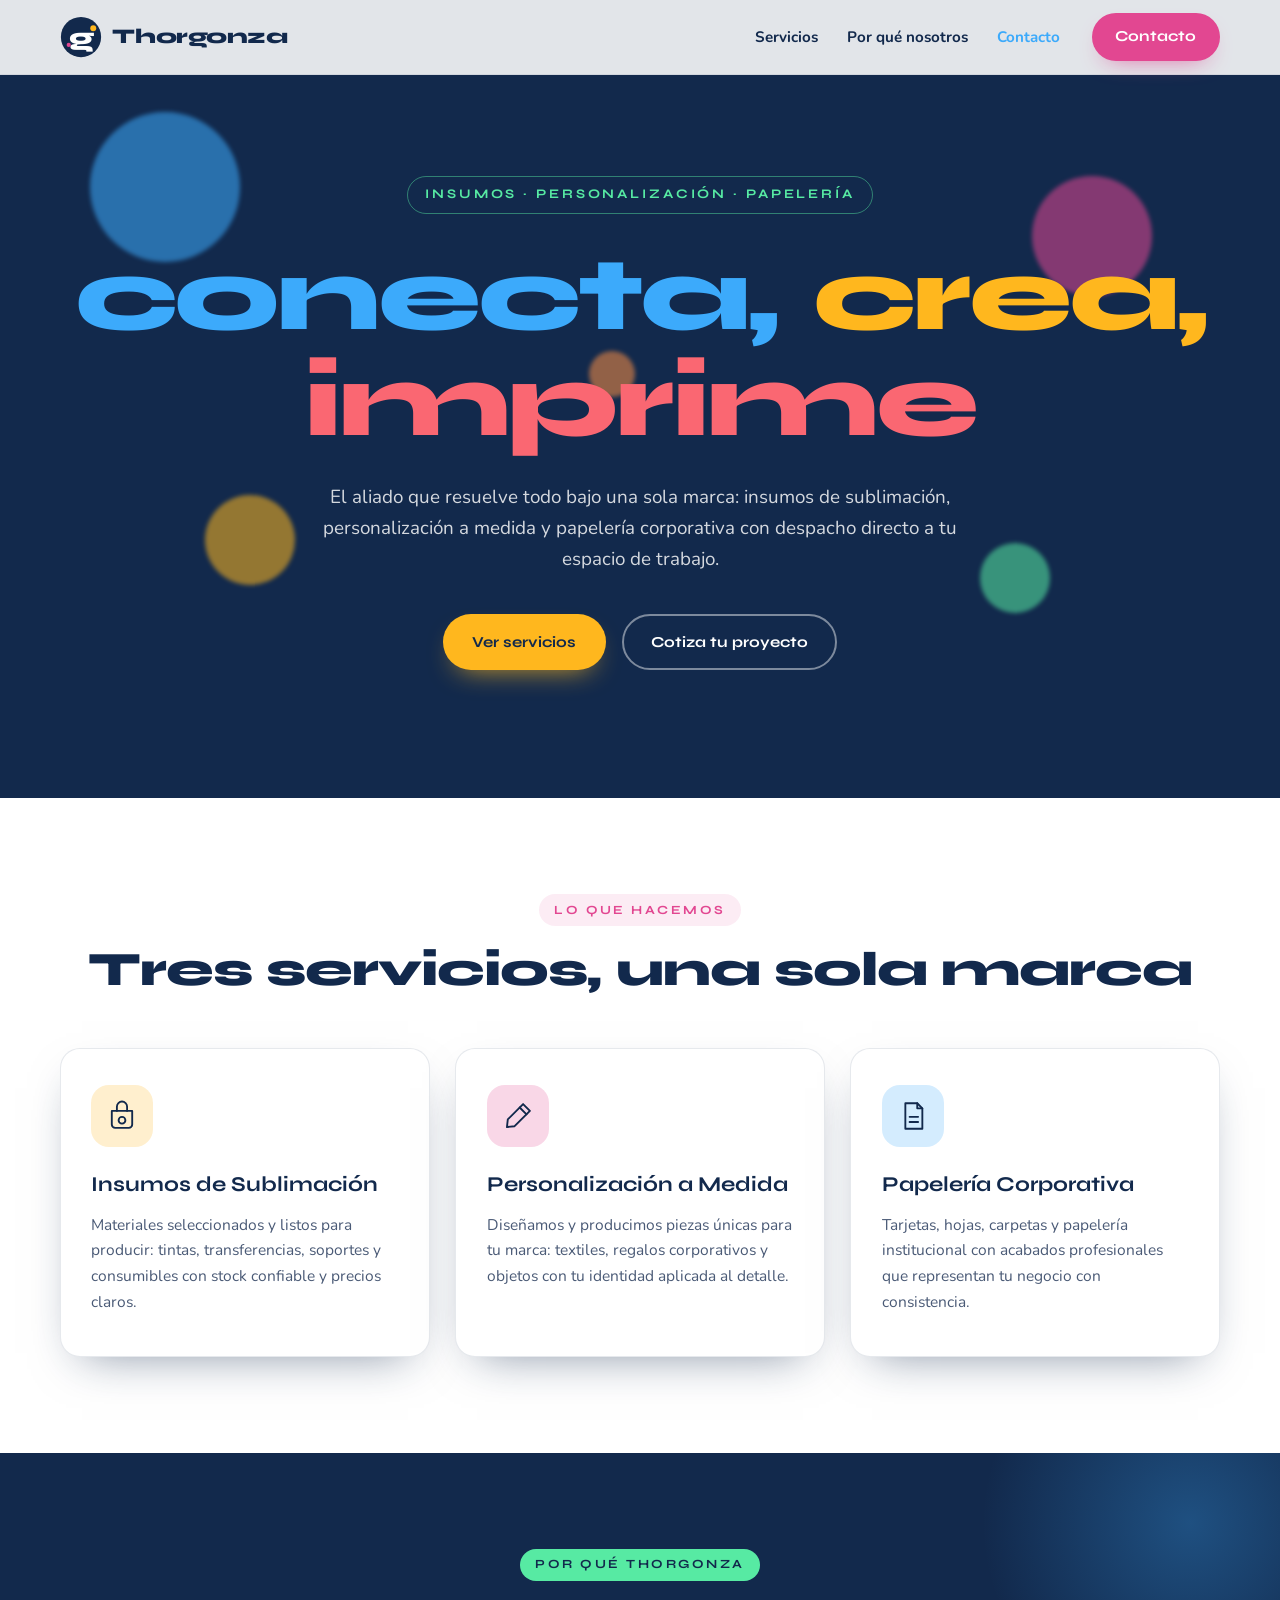
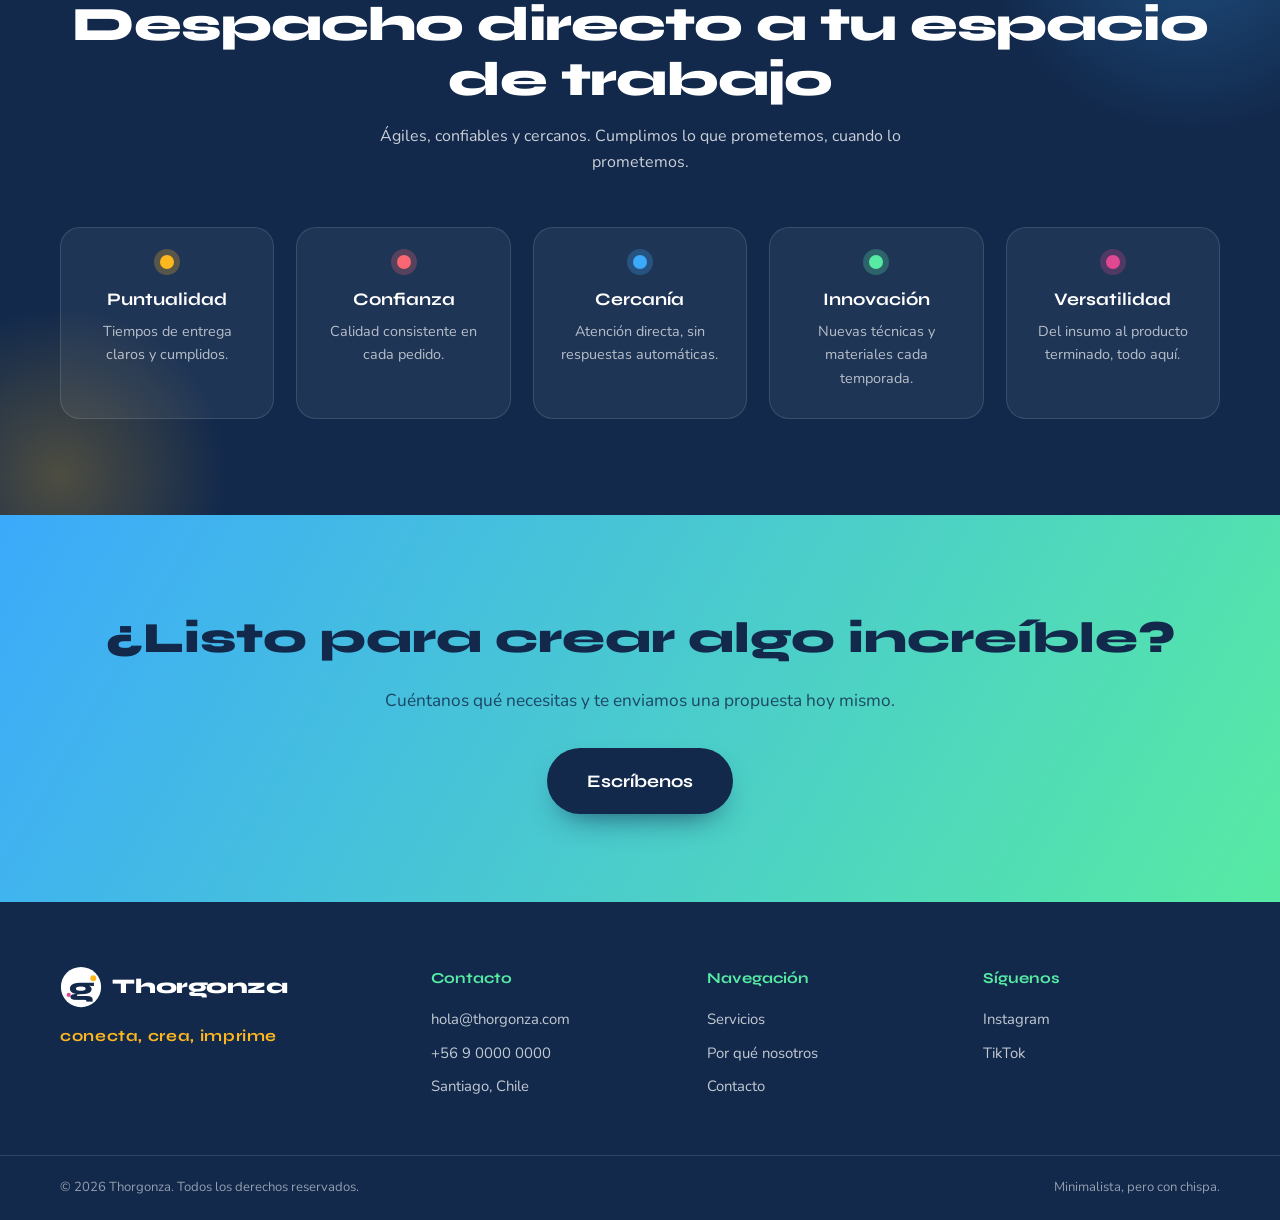
==== index.html @ 945ed1ea "Commit inicial" ====
<!DOCTYPE html>
<html lang="es">
<head>
  <meta charset="UTF-8" />
  <meta name="viewport" content="width=device-width, initial-scale=1.0" />
  <title>Thorgonza — Conecta, crea, imprime</title>
  <meta name="description" content="Thorgonza: insumos de sublimación, personalización a medida y papelería corporativa con despacho directo a tu espacio de trabajo." />

  <link rel="preconnect" href="https://fonts.googleapis.com" />
  <link rel="preconnect" href="https://fonts.gstatic.com" crossorigin />
  <link href="https://fonts.googleapis.com/css2?family=Syne:wght@600;700;800&family=Nunito:wght@400;600;700&display=swap" rel="stylesheet" />

  <link rel="stylesheet" href="styles.css" />
  <link rel="icon" type="image/svg+xml" href="#favicon" />
</head>
<body>

  <!-- ===================== HEADER / NAV ===================== -->
  <header class="header" id="inicio">
    <div class="container header__inner">
      <a href="#inicio" class="logo" aria-label="Thorgonza — inicio">
        <svg class="logo__isotipo" viewBox="0 0 48 48" role="img" aria-hidden="true">
          <circle cx="24" cy="24" r="23" class="logo__anillo" />
          <text x="24" y="34" class="logo__g" text-anchor="middle">g</text>
          <circle cx="38" cy="14" r="3.4" class="logo__corte logo__corte--a" />
          <circle cx="10" cy="33" r="2.4" class="logo__corte logo__corte--b" />
        </svg>
        <span class="logo__texto">Thorgonza</span>
      </a>

      <button class="nav__toggle" id="navToggle" aria-label="Abrir menú" aria-expanded="false">
        <span></span><span></span><span></span>
      </button>

      <nav class="nav" id="navMenu">
        <ul class="nav__lista">
          <li><a href="#servicios" class="nav__link">Servicios</a></li>
          <li><a href="#valores" class="nav__link">Por qué nosotros</a></li>
          <li><a href="#contacto" class="nav__link">Contacto</a></li>
        </ul>
        <a href="#contacto" class="btn btn--nav">Contacto</a>
      </nav>
    </div>
  </header>

  <main>

    <!-- ===================== HERO ===================== -->
    <section class="hero">
      <div class="hero__deco" aria-hidden="true">
        <span class="burbuja burbuja--1"></span>
        <span class="burbuja burbuja--2"></span>
        <span class="burbuja burbuja--3"></span>
        <span class="burbuja burbuja--4"></span>
        <span class="burbuja burbuja--5"></span>
      </div>

      <div class="container hero__inner">
        <p class="hero__eyebrow reveal">Insumos · Personalización · Papelería</p>

        <h1 class="hero__titulo reveal">
          <span class="palabra palabra--conecta">conecta,</span>
          <span class="palabra palabra--crea">crea,</span>
          <span class="palabra palabra--imprime">imprime</span>
        </h1>

        <p class="hero__subtitulo reveal">
          El aliado que resuelve todo bajo una sola marca: insumos de sublimación,
          personalización a medida y papelería corporativa con despacho directo
          a tu espacio de trabajo.
        </p>

        <div class="hero__cta reveal">
          <a href="#servicios" class="btn btn--primario">Ver servicios</a>
          <a href="#contacto" class="btn btn--ghost">Cotiza tu proyecto</a>
        </div>
      </div>
    </section>

    <!-- ===================== SERVICIOS ===================== -->
    <section class="servicios" id="servicios">
      <div class="container">
        <div class="seccion__encabezado reveal">
          <span class="seccion__tag">Lo que hacemos</span>
          <h2 class="seccion__titulo">Tres servicios, una sola marca</h2>
        </div>

        <div class="servicios__grid">
          <article class="card card--amarillo reveal">
            <div class="card__icono" aria-hidden="true">
              <svg viewBox="0 0 40 40"><path d="M8 14h24v16a4 4 0 0 1-4 4H12a4 4 0 0 1-4-4V14Z"/><path d="M14 14V9a6 6 0 0 1 12 0v5"/><circle cx="20" cy="25" r="4"/></svg>
            </div>
            <h3 class="card__titulo">Insumos de Sublimación</h3>
            <p class="card__texto">
              Materiales seleccionados y listos para producir: tintas, transferencias,
              soportes y consumibles con stock confiable y precios claros.
            </p>
            <span class="card__barra"></span>
          </article>

          <article class="card card--rosa reveal">
            <div class="card__icono" aria-hidden="true">
              <svg viewBox="0 0 40 40"><path d="M26 6l8 8-18 18-9 1 1-9L26 6Z"/><path d="M22 10l8 8"/></svg>
            </div>
            <h3 class="card__titulo">Personalización a Medida</h3>
            <p class="card__texto">
              Diseñamos y producimos piezas únicas para tu marca: textiles, regalos
              corporativos y objetos con tu identidad aplicada al detalle.
            </p>
            <span class="card__barra"></span>
          </article>

          <article class="card card--celeste reveal">
            <div class="card__icono" aria-hidden="true">
              <svg viewBox="0 0 40 40"><path d="M11 5h14l6 6v24H11V5Z"/><path d="M25 5v6h6"/><path d="M16 21h10M16 27h10"/></svg>
            </div>
            <h3 class="card__titulo">Papelería Corporativa</h3>
            <p class="card__texto">
              Tarjetas, hojas, carpetas y papelería institucional con acabados
              profesionales que representan tu negocio con consistencia.
            </p>
            <span class="card__barra"></span>
          </article>
        </div>
      </div>
    </section>

    <!-- ===================== PROPUESTA DE VALOR ===================== -->
    <section class="valores" id="valores">
      <div class="container">
        <div class="seccion__encabezado seccion__encabezado--claro reveal">
          <span class="seccion__tag seccion__tag--claro">Por qué Thorgonza</span>
          <h2 class="seccion__titulo seccion__titulo--claro">
            Despacho directo a tu espacio de trabajo
          </h2>
          <p class="seccion__subtitulo">
            Ágiles, confiables y cercanos. Cumplimos lo que prometemos, cuando lo prometemos.
          </p>
        </div>

        <ul class="valores__grid">
          <li class="valor reveal" style="--acento:#ffb71e">
            <span class="valor__punto"></span>
            <h3>Puntualidad</h3>
            <p>Tiempos de entrega claros y cumplidos.</p>
          </li>
          <li class="valor reveal" style="--acento:#fa6772">
            <span class="valor__punto"></span>
            <h3>Confianza</h3>
            <p>Calidad consistente en cada pedido.</p>
          </li>
          <li class="valor reveal" style="--acento:#3caafb">
            <span class="valor__punto"></span>
            <h3>Cercanía</h3>
            <p>Atención directa, sin respuestas automáticas.</p>
          </li>
          <li class="valor reveal" style="--acento:#57eaa3">
            <span class="valor__punto"></span>
            <h3>Innovación</h3>
            <p>Nuevas técnicas y materiales cada temporada.</p>
          </li>
          <li class="valor reveal" style="--acento:#e24791">
            <span class="valor__punto"></span>
            <h3>Versatilidad</h3>
            <p>Del insumo al producto terminado, todo aquí.</p>
          </li>
        </ul>
      </div>
    </section>

    <!-- ===================== CTA FINAL ===================== -->
    <section class="cta-final" id="contacto">
      <div class="container cta-final__inner reveal">
        <h2 class="cta-final__titulo">¿Listo para crear algo increíble?</h2>
        <p class="cta-final__texto">
          Cuéntanos qué necesitas y te enviamos una propuesta hoy mismo.
        </p>
        <a href="mailto:hola@thorgonza.com" class="btn btn--primario btn--grande">
          Escríbenos
        </a>
      </div>
    </section>

  </main>

  <!-- ===================== FOOTER ===================== -->
  <footer class="footer">
    <div class="container footer__inner">
      <div class="footer__marca">
        <a href="#inicio" class="logo logo--footer">
          <svg class="logo__isotipo" viewBox="0 0 48 48" role="img" aria-hidden="true">
            <circle cx="24" cy="24" r="23" class="logo__anillo" />
            <text x="24" y="34" class="logo__g" text-anchor="middle">g</text>
            <circle cx="38" cy="14" r="3.4" class="logo__corte logo__corte--a" />
            <circle cx="10" cy="33" r="2.4" class="logo__corte logo__corte--b" />
          </svg>
          <span class="logo__texto">Thorgonza</span>
        </a>
        <p class="footer__lema">conecta, crea, imprime</p>
      </div>

      <div class="footer__col">
        <h4>Contacto</h4>
        <ul>
          <li><a href="mailto:hola@thorgonza.com">hola@thorgonza.com</a></li>
          <li><a href="tel:+56900000000">+56 9 0000 0000</a></li>
          <li>Santiago, Chile</li>
        </ul>
      </div>

      <div class="footer__col">
        <h4>Navegación</h4>
        <ul>
          <li><a href="#servicios">Servicios</a></li>
          <li><a href="#valores">Por qué nosotros</a></li>
          <li><a href="https://wa.me/50586702468?text=Hola%2C%20quiero%20más%20información%20sobre%20tu%20catálogo">Contacto</a></li>
        </ul>
      </div>

      <div class="footer__col">
        <h4>Síguenos</h4>
        <ul class="footer__redes">
          <li><a href="#" aria-label="Instagram">Instagram</a></li>
          <li><a href="#" aria-label="TikTok">TikTok</a></li>
        </ul>
      </div>
    </div>

    <div class="footer__base">
      <div class="container footer__base-inner">
        <span>© 2026 Thorgonza. Todos los derechos reservados.</span>
        <span>Minimalista, pero con chispa.</span>
      </div>
    </div>
  </footer>

  <script src="script.js"></script>
</body>
</html>
---- styles.css ----
/* ============================================================
   THORGONZA — Brandbook styles
   Base: #12294c / #ffffff · Acentos: explosión de color
   ============================================================ */

:root {
  --navy: #12294c;
  --navy-90: #0d1f3d;
  --navy-70: #1c3a68;
  --blanco: #ffffff;

  --amarillo: #ffb71e;
  --naranja: #fc8f44;
  --rosa: #fa6772;
  --rosa-fuerte: #e24791;
  --rojo: #e83a3d;
  --magenta: #b51879;
  --celeste: #3caafb;
  --teal: #269599;
  --menta: #57eaa3;
  --verde: #9bf467;

  --fuente-titulo: "Syne", "Segoe UI", sans-serif;
  --fuente-texto: "Nunito", "Segoe UI", sans-serif;

  --radio: 20px;
  --sombra: 0 18px 45px -22px rgba(18, 41, 76, 0.55);
  --contenedor: 1160px;
}

* { margin: 0; padding: 0; box-sizing: border-box; }

html { scroll-behavior: smooth; }

body {
  font-family: var(--fuente-texto);
  color: var(--navy);
  background: var(--blanco);
  line-height: 1.65;
  -webkit-font-smoothing: antialiased;
}

img, svg { display: block; max-width: 100%; }
a { color: inherit; text-decoration: none; }
ul { list-style: none; }

.container {
  width: min(100% - 2.5rem, var(--contenedor));
  margin-inline: auto;
}

/* ---------------- BOTONES ---------------- */
.btn {
  display: inline-flex;
  align-items: center;
  justify-content: center;
  gap: .5rem;
  font-family: var(--fuente-titulo);
  font-weight: 700;
  font-size: .95rem;
  padding: .85rem 1.7rem;
  border-radius: 999px;
  border: 2px solid transparent;
  cursor: pointer;
  transition: transform .25s ease, box-shadow .25s ease,
              background .25s ease, color .25s ease, border-color .25s ease;
}

.btn--primario {
  background: var(--amarillo);
  color: var(--navy);
  box-shadow: 0 12px 28px -14px rgba(255, 183, 30, .9);
}
.btn--primario:hover {
  background: var(--naranja);
  transform: translateY(-3px) rotate(-1deg);
  box-shadow: 0 18px 34px -14px rgba(252, 143, 68, .95);
}

.btn--ghost {
  border-color: rgba(255, 255, 255, .45);
  color: var(--blanco);
}
.btn--ghost:hover {
  background: var(--blanco);
  color: var(--navy);
  transform: translateY(-3px);
}

.btn--nav {
  background: var(--rosa-fuerte);
  color: var(--blanco);
  padding: .6rem 1.35rem;
  box-shadow: 0 10px 24px -14px rgba(226, 71, 145, .95);
}
.btn--nav:hover {
  background: var(--magenta);
  transform: translateY(-2px);
}

.btn--grande {
  font-size: 1.1rem;
  padding: 1.05rem 2.4rem;
}

/* ---------------- HEADER ---------------- */
.header {
  position: fixed;
  inset: 0 0 auto 0;
  z-index: 100;
  background: rgba(255, 255, 255, .88);
  backdrop-filter: blur(14px);
  border-bottom: 1px solid rgba(18, 41, 76, .08);
  transition: box-shadow .3s ease;
}
.header.sombra { box-shadow: 0 8px 30px -18px rgba(18, 41, 76, .6); }

.header__inner {
  display: flex;
  align-items: center;
  justify-content: space-between;
  gap: 1.5rem;
  padding: .8rem 0;
}

/* Logo */
.logo { display: flex; align-items: center; gap: .65rem; }
.logo__isotipo { width: 42px; height: 42px; flex: none; }
.logo__anillo { fill: var(--navy); }
.logo__g {
  font-family: var(--fuente-titulo);
  font-size: 30px;
  font-weight: 800;
  fill: var(--blanco);
}
.logo__corte--a { fill: var(--amarillo); }
.logo__corte--b { fill: var(--rosa-fuerte); }

.logo__texto {
  font-family: var(--fuente-titulo);
  font-weight: 800;
  font-size: 1.3rem;
  letter-spacing: -.02em;
  color: var(--navy);
}

.logo--footer .logo__anillo { fill: var(--blanco); }
.logo--footer .logo__g { fill: var(--navy); }
.logo--footer .logo__texto { color: var(--blanco); }

/* Nav */
.nav { display: flex; align-items: center; gap: 2rem; }
.nav__lista { display: flex; gap: 1.8rem; }
.nav__link {
  font-weight: 700;
  font-size: .95rem;
  position: relative;
  padding-bottom: 3px;
}
.nav__link::after {
  content: "";
  position: absolute;
  left: 0; bottom: 0;
  width: 100%; height: 2px;
  background: var(--celeste);
  transform: scaleX(0);
  transform-origin: right;
  transition: transform .3s ease;
}
.nav__link:hover::after { transform: scaleX(1); transform-origin: left; }

.nav__toggle {
  display: none;
  flex-direction: column;
  gap: 5px;
  background: none;
  border: 0;
  cursor: pointer;
  padding: 6px;
}
.nav__toggle span {
  width: 26px; height: 3px;
  background: var(--navy);
  border-radius: 3px;
  transition: transform .3s ease, opacity .3s ease;
}
.nav__toggle.activo span:nth-child(1) { transform: translateY(8px) rotate(45deg); }
.nav__toggle.activo span:nth-child(2) { opacity: 0; }
.nav__toggle.activo span:nth-child(3) { transform: translateY(-8px) rotate(-45deg); }

/* ---------------- HERO ---------------- */
.hero {
  position: relative;
  overflow: hidden;
  background: var(--navy);
  color: var(--blanco);
  padding: 11rem 0 8rem;
  text-align: center;
}

.hero__inner { position: relative; z-index: 2; }

.hero__eyebrow {
  display: inline-block;
  font-family: var(--fuente-titulo);
  font-weight: 700;
  font-size: .82rem;
  letter-spacing: .22em;
  text-transform: uppercase;
  color: var(--menta);
  border: 1px solid rgba(87, 234, 163, .45);
  padding: .45rem 1.1rem;
  border-radius: 999px;
  margin-bottom: 1.8rem;
}

.hero__titulo {
  font-family: var(--fuente-titulo);
  font-weight: 800;
  font-size: clamp(2.8rem, 9vw, 6.5rem);
  line-height: 1.02;
  letter-spacing: -.03em;
  display: flex;
  flex-wrap: wrap;
  justify-content: center;
  gap: 0 .35em;
}
.palabra { display: inline-block; animation: flotar 5s ease-in-out infinite; }
.palabra--conecta  { color: var(--celeste); }
.palabra--crea     { color: var(--amarillo); animation-delay: .5s; }
.palabra--imprime  { color: var(--rosa); animation-delay: 1s; }

@keyframes flotar {
  0%, 100% { transform: translateY(0); }
  50%      { transform: translateY(-9px); }
}

.hero__subtitulo {
  max-width: 640px;
  margin: 1.7rem auto 2.4rem;
  font-size: clamp(1rem, 2vw, 1.18rem);
  color: rgba(255, 255, 255, .82);
}

.hero__cta { display: flex; gap: 1rem; justify-content: center; flex-wrap: wrap; }

/* Burbujas decorativas (movimiento y conexión) */
.hero__deco { position: absolute; inset: 0; z-index: 1; }
.burbuja {
  position: absolute;
  border-radius: 50%;
  filter: blur(2px);
  opacity: .55;
  animation: drift 14s ease-in-out infinite;
}
.burbuja--1 { width: 150px; height: 150px; background: var(--celeste); top: 14%;  left: 7%;  animation-delay: 0s; }
.burbuja--2 { width: 90px;  height: 90px;  background: var(--amarillo); top: 62%;  left: 16%; animation-delay: 2s; }
.burbuja--3 { width: 120px; height: 120px; background: var(--rosa-fuerte); top: 22%; right: 10%; animation-delay: 4s; }
.burbuja--4 { width: 70px;  height: 70px;  background: var(--menta);    top: 68%;  right: 18%; animation-delay: 6s; }
.burbuja--5 { width: 46px;  height: 46px;  background: var(--naranja);  top: 44%;  left: 46%;  animation-delay: 8s; }

@keyframes drift {
  0%, 100% { transform: translate(0, 0) scale(1); }
  33%      { transform: translate(24px, -30px) scale(1.1); }
  66%      { transform: translate(-20px, 18px) scale(.92); }
}

/* ---------------- SECCIONES GENÉRICAS ---------------- */
.seccion__encabezado { text-align: center; margin-bottom: 3.2rem; }

.seccion__tag {
  display: inline-block;
  font-family: var(--fuente-titulo);
  font-weight: 700;
  font-size: .78rem;
  letter-spacing: .2em;
  text-transform: uppercase;
  color: var(--rosa-fuerte);
  background: rgba(226, 71, 145, .1);
  padding: .35rem .95rem;
  border-radius: 999px;
  margin-bottom: 1rem;
}
.seccion__tag--claro {
  color: var(--navy);
  background: var(--menta);
}

.seccion__titulo {
  font-family: var(--fuente-titulo);
  font-weight: 800;
  font-size: clamp(1.9rem, 4.5vw, 3rem);
  letter-spacing: -.02em;
  line-height: 1.15;
  color: var(--navy);
}
.seccion__titulo--claro { color: var(--blanco); }

.seccion__subtitulo {
  max-width: 560px;
  margin: 1rem auto 0;
  color: rgba(255, 255, 255, .78);
}

/* ---------------- SERVICIOS ---------------- */
.servicios { padding: 6rem 0; background: var(--blanco); }

.servicios__grid {
  display: grid;
  grid-template-columns: repeat(auto-fit, minmax(280px, 1fr));
  gap: 1.6rem;
}

.card {
  position: relative;
  overflow: hidden;
  background: var(--blanco);
  border: 1px solid rgba(18, 41, 76, .1);
  border-radius: var(--radio);
  padding: 2.2rem 1.9rem 2.6rem;
  box-shadow: var(--sombra);
  transition: transform .3s ease, box-shadow .3s ease, border-color .3s ease;
}
.card:hover {
  transform: translateY(-8px);
  border-color: var(--acento-card, var(--celeste));
}

.card__icono {
  width: 62px; height: 62px;
  display: grid;
  place-items: center;
  border-radius: 18px;
  background: color-mix(in srgb, var(--acento-card) 22%, white);
  margin-bottom: 1.3rem;
  transition: transform .3s ease;
}
.card:hover .card__icono { transform: rotate(-8deg) scale(1.08); }
.card__icono svg {
  width: 34px; height: 34px;
  fill: none;
  stroke: var(--navy);
  stroke-width: 2.2;
  stroke-linecap: round;
  stroke-linejoin: round;
}

.card__titulo {
  font-family: var(--fuente-titulo);
  font-weight: 700;
  font-size: 1.32rem;
  margin-bottom: .6rem;
  color: var(--navy);
}

.card__texto { font-size: .97rem; color: #4a5a76; }

.card__barra {
  position: absolute;
  left: 0; bottom: 0;
  width: 100%; height: 6px;
  background: linear-gradient(90deg, var(--acento-card), transparent);
  transform: scaleX(0);
  transform-origin: left;
  transition: transform .35s ease;
}
.card:hover .card__barra { transform: scaleX(1); }

.card--amarillo { --acento-card: var(--amarillo); }
.card--rosa     { --acento-card: var(--rosa-fuerte); }
.card--celeste  { --acento-card: var(--celeste); }

/* ---------------- VALORES ---------------- */
.valores {
  background: var(--navy);
  padding: 6rem 0;
  position: relative;
  overflow: hidden;
}
.valores::before {
  content: "";
  position: absolute;
  width: 420px; height: 420px;
  background: radial-gradient(circle, rgba(60, 170, 251, .3), transparent 70%);
  top: -140px; right: -120px;
  border-radius: 50%;
}
.valores::after {
  content: "";
  position: absolute;
  width: 340px; height: 340px;
  background: radial-gradient(circle, rgba(255, 183, 30, .25), transparent 70%);
  bottom: -130px; left: -110px;
  border-radius: 50%;
}
.valores .container { position: relative; z-index: 2; }

.valores__grid {
  display: grid;
  grid-template-columns: repeat(auto-fit, minmax(200px, 1fr));
  gap: 1.4rem;
}

.valor {
  background: rgba(255, 255, 255, .06);
  border: 1px solid rgba(255, 255, 255, .12);
  border-radius: var(--radio);
  padding: 1.7rem 1.5rem;
  text-align: center;
  transition: transform .3s ease, background .3s ease, border-color .3s ease;
}
.valor:hover {
  transform: translateY(-6px);
  background: rgba(255, 255, 255, .1);
  border-color: var(--acento);
}

.valor__punto {
  display: block;
  width: 14px; height: 14px;
  border-radius: 50%;
  background: var(--acento);
  margin: 0 auto 1rem;
  box-shadow: 0 0 0 6px color-mix(in srgb, var(--acento) 25%, transparent);
}

.valor h3 {
  font-family: var(--fuente-titulo);
  font-weight: 700;
  font-size: 1.1rem;
  color: var(--blanco);
  margin-bottom: .35rem;
}
.valor p { font-size: .9rem; color: rgba(255, 255, 255, .68); }

/* ---------------- CTA FINAL ---------------- */
.cta-final {
  padding: 5.5rem 0;
  background: linear-gradient(120deg, var(--celeste), var(--menta));
  text-align: center;
}
.cta-final__titulo {
  font-family: var(--fuente-titulo);
  font-weight: 800;
  font-size: clamp(1.8rem, 4vw, 2.7rem);
  color: var(--navy);
  margin-bottom: .8rem;
}
.cta-final__texto {
  color: rgba(18, 41, 76, .82);
  font-size: 1.08rem;
  margin-bottom: 2rem;
}
.cta-final .btn--primario {
  background: var(--navy);
  color: var(--blanco);
  box-shadow: 0 14px 32px -16px rgba(18, 41, 76, .9);
}
.cta-final .btn--primario:hover {
  background: var(--navy-90);
  transform: translateY(-3px) rotate(-1deg);
}

/* ---------------- FOOTER ---------------- */
.footer { background: var(--navy); color: var(--blanco); }

.footer__inner {
  display: grid;
  grid-template-columns: 1.4fr repeat(3, 1fr);
  gap: 2.4rem;
  padding: 4rem 0 3rem;
}

.footer__lema {
  margin-top: .9rem;
  font-family: var(--fuente-titulo);
  font-weight: 700;
  color: var(--amarillo);
  letter-spacing: .04em;
}

.footer__col h4 {
  font-family: var(--fuente-titulo);
  font-weight: 700;
  font-size: .95rem;
  margin-bottom: 1rem;
  color: var(--menta);
}
.footer__col li { margin-bottom: .55rem; font-size: .93rem; color: rgba(255, 255, 255, .75); }
.footer__col a { transition: color .2s ease; }
.footer__col a:hover { color: var(--amarillo); }

.footer__redes li a:hover { color: var(--celeste); }

.footer__base {
  border-top: 1px solid rgba(255, 255, 255, .12);
}
.footer__base-inner {
  display: flex;
  justify-content: space-between;
  gap: 1rem;
  flex-wrap: wrap;
  padding: 1.3rem 0;
  font-size: .82rem;
  color: rgba(255, 255, 255, .55);
}

/* ---------------- ANIMACIÓN APARICIÓN ---------------- */
.reveal {
  opacity: 0;
  transform: translateY(28px);
  transition: opacity .7s ease, transform .7s ease;
}
.reveal.visible { opacity: 1; transform: translateY(0); }

/* ---------------- RESPONSIVE ---------------- */
@media (max-width: 900px) {
  .footer__inner { grid-template-columns: 1fr 1fr; }
}

@media (max-width: 768px) {
  .nav__toggle { display: flex; }

  .nav {
    position: absolute;
    top: 100%;
    left: 0;
    right: 0;
    flex-direction: column;
    align-items: stretch;
    gap: 1.2rem;
    background: var(--blanco);
    padding: 1.4rem 1.5rem 1.8rem;
    border-bottom: 1px solid rgba(18, 41, 76, .1);
    box-shadow: 0 20px 35px -25px rgba(18, 41, 76, .8);
    clip-path: inset(0 0 100% 0);
    opacity: 0;
    pointer-events: none;
    transition: clip-path .35s ease, opacity .35s ease;
  }
  .nav.abierto {
    clip-path: inset(0 0 0 0);
    opacity: 1;
    pointer-events: auto;
  }
  .nav__lista { flex-direction: column; gap: .9rem; }
  .nav__link { font-size: 1.05rem; }
  .btn--nav { align-self: flex-start; }

  .hero { padding: 8.5rem 0 5.5rem; }
  .servicios, .valores { padding: 4.5rem 0; }
  .footer__inner { grid-template-columns: 1fr; gap: 2rem; }
  .footer__base-inner { flex-direction: column; text-align: center; }
}

@media (prefers-reduced-motion: reduce) {
  * { animation: none !important; transition-duration: .01ms !important; }
  .reveal { opacity: 1; transform: none; }
}
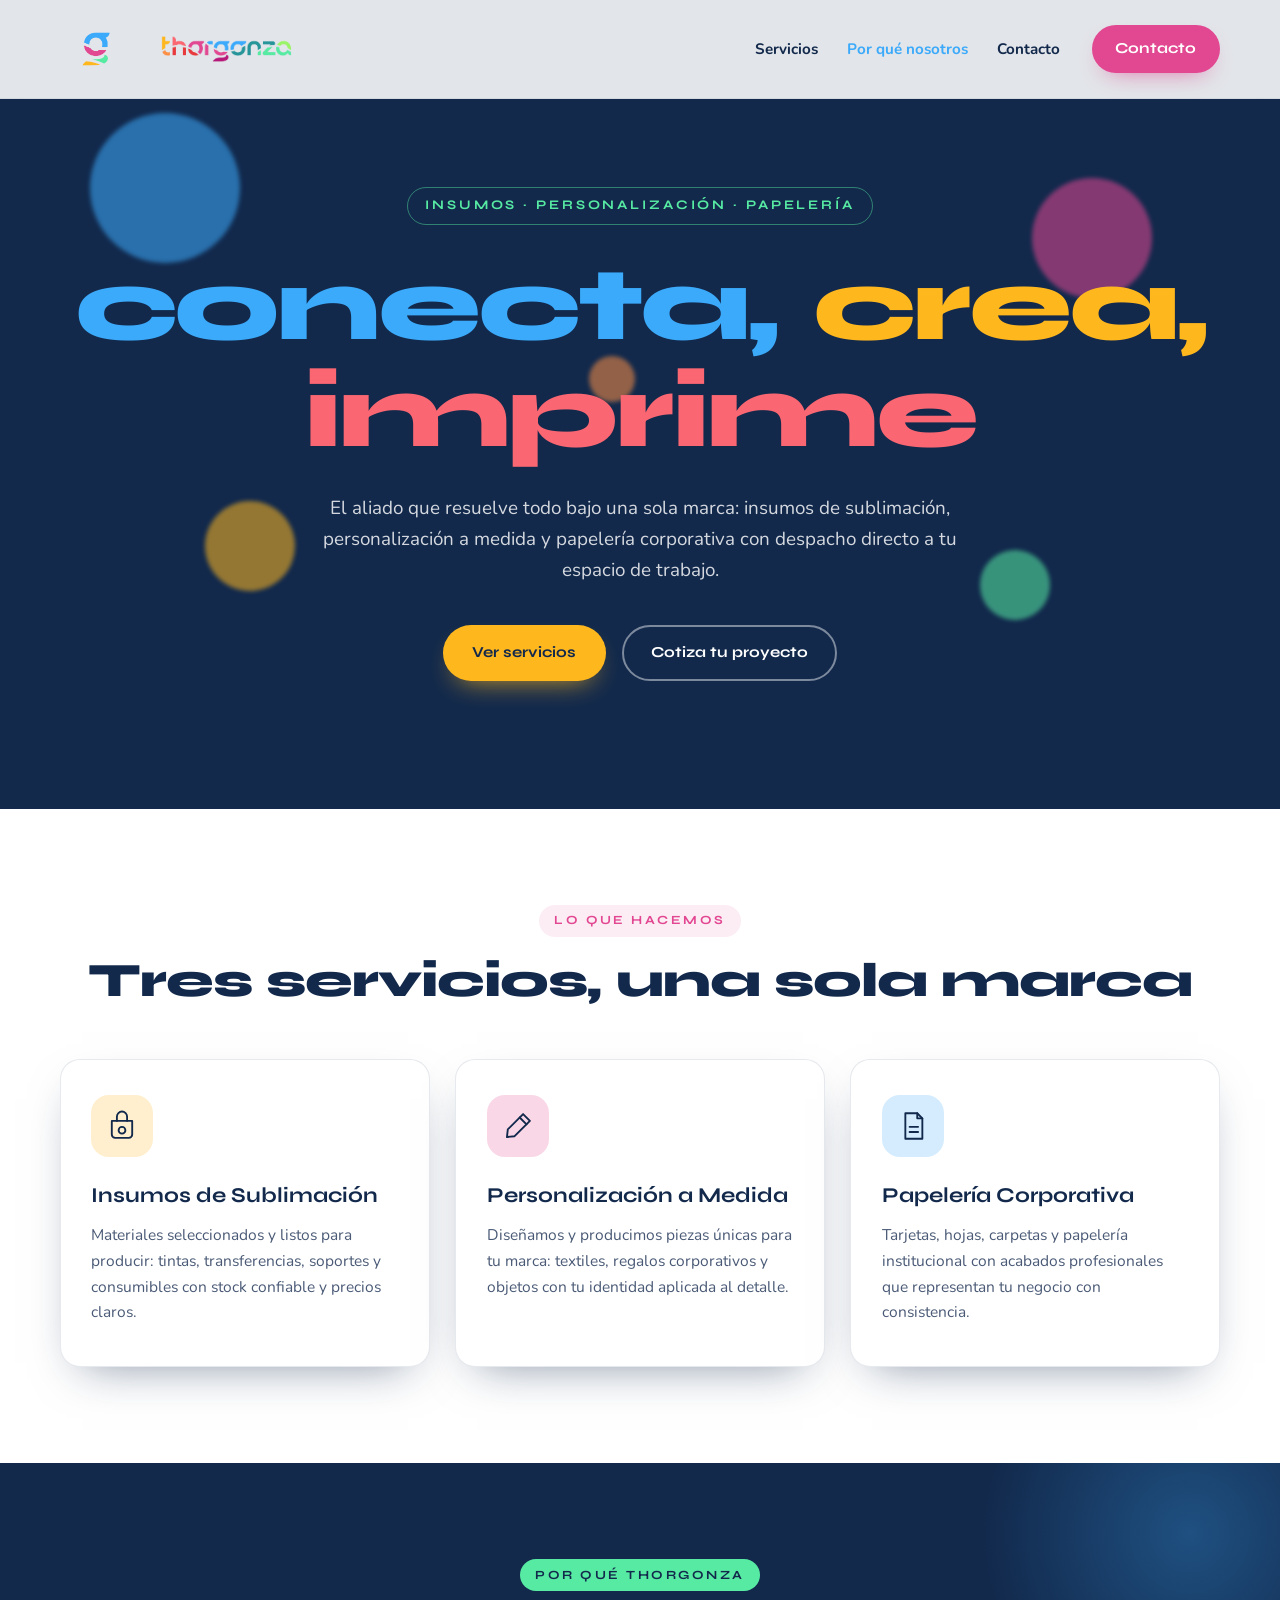
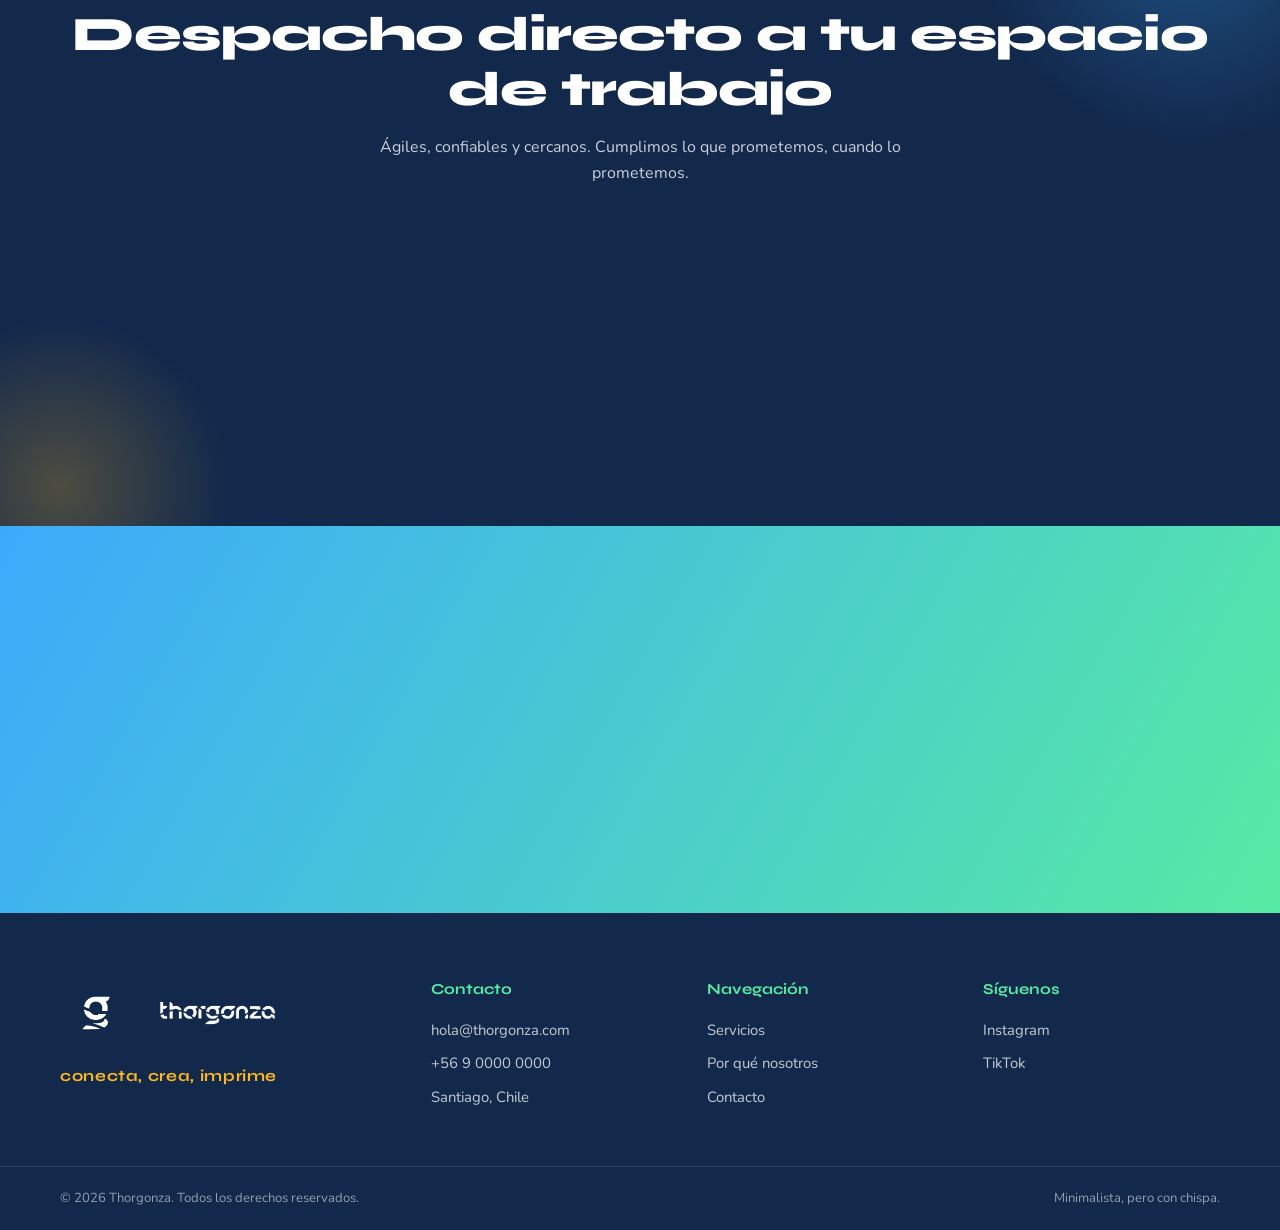
==== commit 3e86f387: "Avance" ====
--- a/index.html
+++ b/index.html
@@ -11,228 +11,236 @@
   <link href="https://fonts.googleapis.com/css2?family=Syne:wght@600;700;800&family=Nunito:wght@400;600;700&display=swap" rel="stylesheet" />
 
   <link rel="stylesheet" href="styles.css" />
-  <link rel="icon" type="image/svg+xml" href="#favicon" />
+  <noscript><style>.reveal{opacity:1;transform:none}</style></noscript>
+  <link rel="icon" type="image/png" href="img/PNG/LOGO%20COLORIDO/ISOTIPO%20-%20THORGONZA.png" />
 </head>
 <body>
 
-  <!-- ===================== HEADER / NAV ===================== -->
-  <header class="header" id="inicio">
-    <div class="container header__inner">
-      <a href="#inicio" class="logo" aria-label="Thorgonza — inicio">
-        <svg class="logo__isotipo" viewBox="0 0 48 48" role="img" aria-hidden="true">
-          <circle cx="24" cy="24" r="23" class="logo__anillo" />
-          <text x="24" y="34" class="logo__g" text-anchor="middle">g</text>
-          <circle cx="38" cy="14" r="3.4" class="logo__corte logo__corte--a" />
-          <circle cx="10" cy="33" r="2.4" class="logo__corte logo__corte--b" />
-        </svg>
-        <span class="logo__texto">Thorgonza</span>
-      </a>
-
-      <button class="nav__toggle" id="navToggle" aria-label="Abrir menú" aria-expanded="false">
-        <span></span><span></span><span></span>
-      </button>
-
-      <nav class="nav" id="navMenu">
-        <ul class="nav__lista">
-          <li><a href="#servicios" class="nav__link">Servicios</a></li>
-          <li><a href="#valores" class="nav__link">Por qué nosotros</a></li>
-          <li><a href="#contacto" class="nav__link">Contacto</a></li>
-        </ul>
-        <a href="#contacto" class="btn btn--nav">Contacto</a>
-      </nav>
-    </div>
-  </header>
-
-  <main>
-
-    <!-- ===================== HERO ===================== -->
-    <section class="hero">
-      <div class="hero__deco" aria-hidden="true">
-        <span class="burbuja burbuja--1"></span>
-        <span class="burbuja burbuja--2"></span>
-        <span class="burbuja burbuja--3"></span>
-        <span class="burbuja burbuja--4"></span>
-        <span class="burbuja burbuja--5"></span>
+    <!-- ===================== HEADER / NAV ===================== -->
+    <header class="header" id="inicio">
+      <div class="container header__inner">
+        <a href="#inicio" class="logo" aria-label="Thorgonza — inicio">
+          <!-- ============ LOGO ============
+               CAMBIAR EL ARCHIVO  → cambia el src (los PNG están en img/PNG/…).
+               CAMBIAR EL TAMAÑO   → NO edites width/height de abajo, NO sirve.
+                                     El CSS los ignora (el CSS siempre gana).
+                                     Ve a styles.css → bloque :root → "1) LOGO"
+                                     y cambia --logo-isotipo / --logo-logotipo.
+               width/height = solo la relación de aspecto, para que la página no
+               salte mientras la imagen carga. Si las cambias, actualiza también
+               las variables de styles.css o el tamaño real no se moverá. -->
+          <img class="icono" src="img/PNG/LOGO%20COLORIDO/ISOTIPO%20-%20THORGONZA.png"
+               alt="Isotipo de Thorgonza" width="72" height="72" />
+          <img class="iconol" src="img/PNG/LOGO%20COLORIDO/LOGOTIPO%20-%20THORGONZA.png"
+               alt="Thorgonza" width="101" height="34" />
+        </a>
+
+        <button class="nav__toggle" id="navToggle" aria-label="Abrir menú" aria-expanded="false">
+          <span></span><span></span><span></span>
+        </button>
+
+        <nav class="nav" id="navMenu">
+          <ul class="nav__lista">
+            <li><a href="#servicios" class="nav__link">Servicios</a></li>
+            <li><a href="#valores" class="nav__link">Por qué nosotros</a></li>
+            <li><a href="#contacto" class="nav__link">Contacto</a></li>
+          </ul>
+          <a href="#contacto" class="btn btn--nav">Contacto</a>
+        </nav>
       </div>
-
-      <div class="container hero__inner">
-        <p class="hero__eyebrow reveal">Insumos · Personalización · Papelería</p>
-
-        <h1 class="hero__titulo reveal">
-          <span class="palabra palabra--conecta">conecta,</span>
-          <span class="palabra palabra--crea">crea,</span>
-          <span class="palabra palabra--imprime">imprime</span>
-        </h1>
-
-        <p class="hero__subtitulo reveal">
-          El aliado que resuelve todo bajo una sola marca: insumos de sublimación,
-          personalización a medida y papelería corporativa con despacho directo
-          a tu espacio de trabajo.
-        </p>
-
-        <div class="hero__cta reveal">
-          <a href="#servicios" class="btn btn--primario">Ver servicios</a>
-          <a href="#contacto" class="btn btn--ghost">Cotiza tu proyecto</a>
+    </header>
+
+    <main>
+
+      <!-- ===================== HERO ===================== -->
+      <section class="hero">
+        <div class="hero__deco" aria-hidden="true">
+          <span class="burbuja burbuja--1"></span>
+          <span class="burbuja burbuja--2"></span>
+          <span class="burbuja burbuja--3"></span>
+          <span class="burbuja burbuja--4"></span>
+          <span class="burbuja burbuja--5"></span>
+        </div>
+
+        <div class="container hero__inner">
+          <p class="hero__eyebrow reveal">Insumos · Personalización · Papelería</p>
+
+          <h1 class="hero__titulo reveal">
+            <span class="palabra palabra--conecta">conecta,</span>
+            <span class="palabra palabra--crea">crea,</span>
+            <span class="palabra palabra--imprime">imprime</span>
+          </h1>
+
+          <p class="hero__subtitulo reveal">
+            El aliado que resuelve todo bajo una sola marca: insumos de sublimación,
+            personalización a medida y papelería corporativa con despacho directo
+            a tu espacio de trabajo.
+          </p>
+
+          <div class="hero__cta reveal">
+            <a href="#servicios" class="btn btn--primario">Ver servicios</a>
+            <a href="#contacto" class="btn btn--ghost">Cotiza tu proyecto</a>
+          </div>
+        </div>
+      </section>
+
+      <!-- ===================== SERVICIOS ===================== -->
+      <section class="servicios" id="servicios">
+        <div class="container">
+          <div class="seccion__encabezado reveal">
+            <span class="seccion__tag">Lo que hacemos</span>
+            <h2 class="seccion__titulo">Tres servicios, una sola marca</h2>
+          </div>
+
+          <div class="servicios__grid">
+            <article class="card card--amarillo reveal">
+              <div class="card__icono" aria-hidden="true">
+                <svg viewBox="0 0 40 40"><path d="M8 14h24v16a4 4 0 0 1-4 4H12a4 4 0 0 1-4-4V14Z"/><path d="M14 14V9a6 6 0 0 1 12 0v5"/><circle cx="20" cy="25" r="4"/></svg>
+              </div>
+              <h3 class="card__titulo">Insumos de Sublimación</h3>
+              <p class="card__texto">
+                Materiales seleccionados y listos para producir: tintas, transferencias,
+                soportes y consumibles con stock confiable y precios claros.
+              </p>
+              <span class="card__barra"></span>
+            </article>
+
+            <article class="card card--rosa reveal">
+              <div class="card__icono" aria-hidden="true">
+                <svg viewBox="0 0 40 40"><path d="M26 6l8 8-18 18-9 1 1-9L26 6Z"/><path d="M22 10l8 8"/></svg>
+              </div>
+              <h3 class="card__titulo">Personalización a Medida</h3>
+              <p class="card__texto">
+                Diseñamos y producimos piezas únicas para tu marca: textiles, regalos
+                corporativos y objetos con tu identidad aplicada al detalle.
+              </p>
+              <span class="card__barra"></span>
+            </article>
+
+            <article class="card card--celeste reveal">
+              <div class="card__icono" aria-hidden="true">
+                <svg viewBox="0 0 40 40"><path d="M11 5h14l6 6v24H11V5Z"/><path d="M25 5v6h6"/><path d="M16 21h10M16 27h10"/></svg>
+              </div>
+              <h3 class="card__titulo">Papelería Corporativa</h3>
+              <p class="card__texto">
+                Tarjetas, hojas, carpetas y papelería institucional con acabados
+                profesionales que representan tu negocio con consistencia.
+              </p>
+              <span class="card__barra"></span>
+            </article>
+          </div>
+        </div>
+      </section>
+
+      <!-- ===================== PROPUESTA DE VALOR ===================== -->
+      <section class="valores" id="valores">
+        <div class="container">
+          <div class="seccion__encabezado seccion__encabezado--claro reveal">
+            <span class="seccion__tag seccion__tag--claro">Por qué Thorgonza</span>
+            <h2 class="seccion__titulo seccion__titulo--claro">
+              Despacho directo a tu espacio de trabajo
+            </h2>
+            <p class="seccion__subtitulo">
+              Ágiles, confiables y cercanos. Cumplimos lo que prometemos, cuando lo prometemos.
+            </p>
+          </div>
+
+          <ul class="valores__grid">
+            <li class="valor reveal" style="--acento:#ffb71e">
+              <span class="valor__punto"></span>
+              <h3>Puntualidad</h3>
+              <p>Tiempos de entrega claros y cumplidos.</p>
+            </li>
+            <li class="valor reveal" style="--acento:#fa6772">
+              <span class="valor__punto"></span>
+              <h3>Confianza</h3>
+              <p>Calidad consistente en cada pedido.</p>
+            </li>
+            <li class="valor reveal" style="--acento:#3caafb">
+              <span class="valor__punto"></span>
+              <h3>Cercanía</h3>
+              <p>Atención directa, sin respuestas automáticas.</p>
+            </li>
+            <li class="valor reveal" style="--acento:#57eaa3">
+              <span class="valor__punto"></span>
+              <h3>Innovación</h3>
+              <p>Nuevas técnicas y materiales cada temporada.</p>
+            </li>
+            <li class="valor reveal" style="--acento:#e24791">
+              <span class="valor__punto"></span>
+              <h3>Versatilidad</h3>
+              <p>Del insumo al producto terminado, todo aquí.</p>
+            </li>
+          </ul>
+        </div>
+      </section>
+
+      <!-- ===================== CTA FINAL ===================== -->
+      <section class="cta-final" id="contacto">
+        <div class="container cta-final__inner reveal">
+          <h2 class="cta-final__titulo">¿Listo para crear algo increíble?</h2>
+          <p class="cta-final__texto">
+            Cuéntanos qué necesitas y te enviamos una propuesta hoy mismo.
+          </p>
+          <a href="mailto:hola@thorgonza.com" class="btn btn--primario btn--grande">
+            Escríbenos
+          </a>
+        </div>
+      </section>
+
+    </main>
+
+    <!-- ===================== FOOTER ===================== -->
+    <footer class="footer">
+      <div class="container footer__inner">
+        <div class="footer__marca">
+          <a href="#inicio" class="logo logo--footer">
+            <!-- LOGO DEL FOOTER (versión blanca).
+                 El TAMAÑO tampoco se cambia aquí: usa las variables
+                 --logo-isotipo-footer / --logo-logotipo-footer en
+                 styles.css → bloque :root → "1) LOGO". -->
+            <img class="icono icono--footer" src="img/PNG/POSITIVO%20Y%20NEGATIVO/ISOTIPO%20BLANCO%20-%20THORGONZA.png"
+                 alt="Isotipo de Thorgonza" width="62" height="62" loading="lazy" />
+            <img class="iconol iconol--footer" src="img/PNG/POSITIVO%20Y%20NEGATIVO/LOGOTIPO%20BLANCO%20-%20THORGONZA.png"
+                 alt="Thorgonza" width="86" height="29" loading="lazy" />
+          </a>
+          <p class="footer__lema">conecta, crea, imprime</p>
+        </div>
+
+        <div class="footer__col">
+          <h4>Contacto</h4>
+          <ul>
+            <li><a href="mailto:hola@thorgonza.com">hola@thorgonza.com</a></li>
+            <li><a href="tel:+56900000000">+56 9 0000 0000</a></li>
+            <li>Santiago, Chile</li>
+          </ul>
+        </div>
+
+        <div class="footer__col">
+          <h4>Navegación</h4>
+          <ul>
+            <li><a href="#servicios">Servicios</a></li>
+            <li><a href="#valores">Por qué nosotros</a></li>
+            <li><a href="https://wa.me/50586702468?text=Hola%2C%20quiero%20más%20información%20sobre%20tu%20catálogo">Contacto</a></li>
+          </ul>
+        </div>
+
+        <div class="footer__col">
+          <h4>Síguenos</h4>
+          <ul class="footer__redes">
+            <li><a href="#" aria-label="Instagram">Instagram</a></li>
+            <li><a href="#" aria-label="TikTok">TikTok</a></li>
+          </ul>
         </div>
       </div>
-    </section>
-
-    <!-- ===================== SERVICIOS ===================== -->
-    <section class="servicios" id="servicios">
-      <div class="container">
-        <div class="seccion__encabezado reveal">
-          <span class="seccion__tag">Lo que hacemos</span>
-          <h2 class="seccion__titulo">Tres servicios, una sola marca</h2>
-        </div>
-
-        <div class="servicios__grid">
-          <article class="card card--amarillo reveal">
-            <div class="card__icono" aria-hidden="true">
-              <svg viewBox="0 0 40 40"><path d="M8 14h24v16a4 4 0 0 1-4 4H12a4 4 0 0 1-4-4V14Z"/><path d="M14 14V9a6 6 0 0 1 12 0v5"/><circle cx="20" cy="25" r="4"/></svg>
-            </div>
-            <h3 class="card__titulo">Insumos de Sublimación</h3>
-            <p class="card__texto">
-              Materiales seleccionados y listos para producir: tintas, transferencias,
-              soportes y consumibles con stock confiable y precios claros.
-            </p>
-            <span class="card__barra"></span>
-          </article>
-
-          <article class="card card--rosa reveal">
-            <div class="card__icono" aria-hidden="true">
-              <svg viewBox="0 0 40 40"><path d="M26 6l8 8-18 18-9 1 1-9L26 6Z"/><path d="M22 10l8 8"/></svg>
-            </div>
-            <h3 class="card__titulo">Personalización a Medida</h3>
-            <p class="card__texto">
-              Diseñamos y producimos piezas únicas para tu marca: textiles, regalos
-              corporativos y objetos con tu identidad aplicada al detalle.
-            </p>
-            <span class="card__barra"></span>
-          </article>
-
-          <article class="card card--celeste reveal">
-            <div class="card__icono" aria-hidden="true">
-              <svg viewBox="0 0 40 40"><path d="M11 5h14l6 6v24H11V5Z"/><path d="M25 5v6h6"/><path d="M16 21h10M16 27h10"/></svg>
-            </div>
-            <h3 class="card__titulo">Papelería Corporativa</h3>
-            <p class="card__texto">
-              Tarjetas, hojas, carpetas y papelería institucional con acabados
-              profesionales que representan tu negocio con consistencia.
-            </p>
-            <span class="card__barra"></span>
-          </article>
+
+      <div class="footer__base">
+        <div class="container footer__base-inner">
+          <span>© 2026 Thorgonza. Todos los derechos reservados.</span>
+          <span>Minimalista, pero con chispa.</span>
         </div>
       </div>
-    </section>
-
-    <!-- ===================== PROPUESTA DE VALOR ===================== -->
-    <section class="valores" id="valores">
-      <div class="container">
-        <div class="seccion__encabezado seccion__encabezado--claro reveal">
-          <span class="seccion__tag seccion__tag--claro">Por qué Thorgonza</span>
-          <h2 class="seccion__titulo seccion__titulo--claro">
-            Despacho directo a tu espacio de trabajo
-          </h2>
-          <p class="seccion__subtitulo">
-            Ágiles, confiables y cercanos. Cumplimos lo que prometemos, cuando lo prometemos.
-          </p>
-        </div>
-
-        <ul class="valores__grid">
-          <li class="valor reveal" style="--acento:#ffb71e">
-            <span class="valor__punto"></span>
-            <h3>Puntualidad</h3>
-            <p>Tiempos de entrega claros y cumplidos.</p>
-          </li>
-          <li class="valor reveal" style="--acento:#fa6772">
-            <span class="valor__punto"></span>
-            <h3>Confianza</h3>
-            <p>Calidad consistente en cada pedido.</p>
-          </li>
-          <li class="valor reveal" style="--acento:#3caafb">
-            <span class="valor__punto"></span>
-            <h3>Cercanía</h3>
-            <p>Atención directa, sin respuestas automáticas.</p>
-          </li>
-          <li class="valor reveal" style="--acento:#57eaa3">
-            <span class="valor__punto"></span>
-            <h3>Innovación</h3>
-            <p>Nuevas técnicas y materiales cada temporada.</p>
-          </li>
-          <li class="valor reveal" style="--acento:#e24791">
-            <span class="valor__punto"></span>
-            <h3>Versatilidad</h3>
-            <p>Del insumo al producto terminado, todo aquí.</p>
-          </li>
-        </ul>
-      </div>
-    </section>
-
-    <!-- ===================== CTA FINAL ===================== -->
-    <section class="cta-final" id="contacto">
-      <div class="container cta-final__inner reveal">
-        <h2 class="cta-final__titulo">¿Listo para crear algo increíble?</h2>
-        <p class="cta-final__texto">
-          Cuéntanos qué necesitas y te enviamos una propuesta hoy mismo.
-        </p>
-        <a href="mailto:hola@thorgonza.com" class="btn btn--primario btn--grande">
-          Escríbenos
-        </a>
-      </div>
-    </section>
-
-  </main>
-
-  <!-- ===================== FOOTER ===================== -->
-  <footer class="footer">
-    <div class="container footer__inner">
-      <div class="footer__marca">
-        <a href="#inicio" class="logo logo--footer">
-          <svg class="logo__isotipo" viewBox="0 0 48 48" role="img" aria-hidden="true">
-            <circle cx="24" cy="24" r="23" class="logo__anillo" />
-            <text x="24" y="34" class="logo__g" text-anchor="middle">g</text>
-            <circle cx="38" cy="14" r="3.4" class="logo__corte logo__corte--a" />
-            <circle cx="10" cy="33" r="2.4" class="logo__corte logo__corte--b" />
-          </svg>
-          <span class="logo__texto">Thorgonza</span>
-        </a>
-        <p class="footer__lema">conecta, crea, imprime</p>
-      </div>
-
-      <div class="footer__col">
-        <h4>Contacto</h4>
-        <ul>
-          <li><a href="mailto:hola@thorgonza.com">hola@thorgonza.com</a></li>
-          <li><a href="tel:+56900000000">+56 9 0000 0000</a></li>
-          <li>Santiago, Chile</li>
-        </ul>
-      </div>
-
-      <div class="footer__col">
-        <h4>Navegación</h4>
-        <ul>
-          <li><a href="#servicios">Servicios</a></li>
-          <li><a href="#valores">Por qué nosotros</a></li>
-          <li><a href="https://wa.me/50586702468?text=Hola%2C%20quiero%20más%20información%20sobre%20tu%20catálogo">Contacto</a></li>
-        </ul>
-      </div>
-
-      <div class="footer__col">
-        <h4>Síguenos</h4>
-        <ul class="footer__redes">
-          <li><a href="#" aria-label="Instagram">Instagram</a></li>
-          <li><a href="#" aria-label="TikTok">TikTok</a></li>
-        </ul>
-      </div>
-    </div>
-
-    <div class="footer__base">
-      <div class="container footer__base-inner">
-        <span>© 2026 Thorgonza. Todos los derechos reservados.</span>
-        <span>Minimalista, pero con chispa.</span>
-      </div>
-    </div>
-  </footer>
+    </footer>
 
   <script src="script.js"></script>
 </body>
--- a/styles.css
+++ b/styles.css
@@ -1,9 +1,41 @@
 /* ============================================================
    THORGONZA — Brandbook styles
    Base: #12294c / #ffffff · Acentos: explosión de color
+
+   >>> EDITA AQUÍ <<<  Todo lo que suele cambiar está en este bloque
+   :root. No hace falta tocar nada más abajo para:
+     · agrandar / achicar el logo
+     · cambiar colores de la marca
+     · cambiar tipografías
+     · ajustar el ancho máximo de la página
    ============================================================ */
 
 :root {
+  /* ----------------------------------------------------------
+     1) LOGO — tamaños por breakpoint (px o rem, elige tú)
+        · isotipo  = la "g" redondeada (ícono cuadrado)
+        · logotipo = la palabra "Thorgonza" (ancho, ratio 2.98:1)
+        La altura del header y el espaciado del hero se recalculan
+        solos a partir de --logo-isotipo, así que al cambiar estos
+        números no tienes que ajustar nada más.
+     ---------------------------------------------------------- */
+  --logo-isotipo: 72px;          /* header · desktop */
+  --logo-logotipo: 54px;         /* header · desktop */
+  --logo-gap: .85rem;            /* separación entre ícono y palabra */
+
+  --logo-isotipo-footer: 72px;   /* footer */
+  --logo-logotipo-footer: 48px;  /* footer */
+
+  /* Altura del header: se deriva del logo. Si cambias --logo-isotipo,
+     el hero y los anclas (#servicios, #valores…) siguen alineados. */
+  --header-pad-y: .8rem;
+  --header-alto: calc(var(--logo-isotipo) + var(--header-pad-y) * 2 + 1px);
+
+  /* ----------------------------------------------------------
+     2) COLOR — paleta oficial del brandbook
+        navy/blanco = base · el resto = "explosión de color"
+        (botones, hovers, íconos, burbujas)
+     ---------------------------------------------------------- */
   --navy: #12294c;
   --navy-90: #0d1f3d;
   --navy-70: #1c3a68;
@@ -20,17 +52,27 @@
   --menta: #57eaa3;
   --verde: #9bf467;
 
+  /* ----------------------------------------------------------
+     3) TIPOGRAFÍAS — Google Fonts (cargadas en index.html)
+        Manifold Extd CF Demi no es gratis, usamos Syne/Nunito.
+        Para cambiar: edita el <link> de fonts en index.html y
+        actualiza estas dos líneas.
+     ---------------------------------------------------------- */
   --fuente-titulo: "Syne", "Segoe UI", sans-serif;
   --fuente-texto: "Nunito", "Segoe UI", sans-serif;
 
-  --radio: 20px;
+  /* ----------------------------------------------------------
+     4) MÉTRICAS generales
+     ---------------------------------------------------------- */
+  --radio: 20px;                 /* redondez de cards */
   --sombra: 0 18px 45px -22px rgba(18, 41, 76, 0.55);
-  --contenedor: 1160px;
+  --contenedor: 1160px;          /* ancho máximo del contenido */
 }
 
 * { margin: 0; padding: 0; box-sizing: border-box; }
 
-html { scroll-behavior: smooth; }
+/* Ancla bajo el header fijo: la calcula --header-alto */
+html { scroll-behavior: smooth; scroll-padding-top: calc(var(--header-alto) + 1rem); }
 
 body {
   font-family: var(--fuente-texto);
@@ -50,6 +92,13 @@
 }
 
 /* ---------------- BOTONES ---------------- */
+:focus-visible {
+  outline: 3px solid var(--celeste);
+  outline-offset: 3px;
+  border-radius: 4px;
+}
+.btn:focus-visible { border-radius: 999px; }
+
 .btn {
   display: inline-flex;
   align-items: center;
@@ -123,18 +172,27 @@
   padding: .8rem 0;
 }
 
-/* Logo */
-.logo { display: flex; align-items: center; gap: .65rem; }
-.logo__isotipo { width: 42px; height: 42px; flex: none; }
-.logo__anillo { fill: var(--navy); }
-.logo__g {
-  font-family: var(--fuente-titulo);
-  font-size: 30px;
-  font-weight: 800;
-  fill: var(--blanco);
-}
-.logo__corte--a { fill: var(--amarillo); }
-.logo__corte--b { fill: var(--rosa-fuerte); }
+/* ---------------- LOGO ----------------
+   Los tamaños vienen de --logo-* en :root (arriba del archivo).
+   Aquí NO se cambian números: solo se aplican las variables. */
+.logo {
+  display: flex;
+  align-items: center;
+  gap: var(--logo-gap);
+  min-width: 0;
+}
+.icono {
+  width: auto;
+  height: var(--logo-isotipo);
+  flex: none;
+}
+.iconol {
+  width: auto;
+  height: var(--logo-logotipo);
+  flex: none;
+}
+.icono--footer { height: var(--logo-isotipo-footer); }
+.iconol--footer { height: var(--logo-logotipo-footer); }
 
 .logo__texto {
   font-family: var(--fuente-titulo);
@@ -144,8 +202,6 @@
   color: var(--navy);
 }
 
-.logo--footer .logo__anillo { fill: var(--blanco); }
-.logo--footer .logo__g { fill: var(--navy); }
 .logo--footer .logo__texto { color: var(--blanco); }
 
 /* Nav */
@@ -194,7 +250,10 @@
   overflow: hidden;
   background: var(--navy);
   color: var(--blanco);
-  padding: 11rem 0 8rem;
+  /* Empieza debajo del header fijo. El valor se deriva de --header-alto,
+     que a su vez sale de --logo-isotipo → si agrandas el logo, esto
+     se reajusta solo. El 5.5rem es el aire extra bajo el header. */
+  padding: calc(var(--header-alto) + 5.5rem) 0 8rem;
   text-align: center;
 }
 
@@ -305,10 +364,18 @@
 /* ---------------- SERVICIOS ---------------- */
 .servicios { padding: 6rem 0; background: var(--blanco); }
 
+/* Flex con max-width + justify-content:center: cuando 3 ítems no caben en una
+   fila, el que sobra queda centrado y nunca huérfano a la izquierda. */
 .servicios__grid {
-  display: grid;
-  grid-template-columns: repeat(auto-fit, minmax(280px, 1fr));
+  display: flex;
+  flex-wrap: wrap;
+  justify-content: center;
   gap: 1.6rem;
+}
+.servicios__grid .card {
+  flex: 1 1 280px;
+  max-width: 420px;
+  min-width: 0;
 }
 
 .card {
@@ -396,9 +463,15 @@
 .valores .container { position: relative; z-index: 2; }
 
 .valores__grid {
-  display: grid;
-  grid-template-columns: repeat(auto-fit, minmax(200px, 1fr));
+  display: flex;
+  flex-wrap: wrap;
+  justify-content: center;
   gap: 1.4rem;
+}
+.valores__grid .valor {
+  flex: 1 1 200px;
+  max-width: 320px;
+  min-width: 0;
 }
 
 .valor {
@@ -513,12 +586,34 @@
 }
 .reveal.visible { opacity: 1; transform: translateY(0); }
 
-/* ---------------- RESPONSIVE ---------------- */
+/* ---------------- RESPONSIVE ----------------
+   PUNTOS DE CORTE (cámbialos aquí si necesitas otro ancho):
+     ≤1024px  → aprieta los gaps del menú desktop
+     ≤900px   → footer en 2 columnas
+     ≤768px   → menú hamburguesa + logo tamaño tablet/móvil
+     ≤600px   → footer en 1 columna
+     ≤480px   → logo aún más pequeño + paddings de móvil
+   El logo NO se cambia aquí con números sueltos: se cambia en los
+   bloques :root de cada media query (variables --logo-*).
+   --------------------------------------------------------------- */
+@media (max-width: 1024px) {
+  .nav { gap: 1.2rem; }
+  .nav__lista { gap: 1.2rem; }
+}
+
 @media (max-width: 900px) {
   .footer__inner { grid-template-columns: 1fr 1fr; }
 }
 
 @media (max-width: 768px) {
+  /* --- LOGO en tablet/móvil: ajusta estos 4 valores --- */
+  :root {
+    --logo-isotipo: 76px;
+    --logo-logotipo: 54px;
+    --logo-isotipo-footer: 54px;
+    --logo-logotipo-footer: 48px;
+  }
+
   .nav__toggle { display: flex; }
 
   .nav {
@@ -535,22 +630,47 @@
     box-shadow: 0 20px 35px -25px rgba(18, 41, 76, .8);
     clip-path: inset(0 0 100% 0);
     opacity: 0;
+    visibility: hidden;
     pointer-events: none;
-    transition: clip-path .35s ease, opacity .35s ease;
+    transition: clip-path .35s ease, opacity .35s ease, visibility .35s;
   }
   .nav.abierto {
     clip-path: inset(0 0 0 0);
     opacity: 1;
+    visibility: visible;
     pointer-events: auto;
   }
   .nav__lista { flex-direction: column; gap: .9rem; }
   .nav__link { font-size: 1.05rem; }
   .btn--nav { align-self: flex-start; }
 
-  .hero { padding: 8.5rem 0 5.5rem; }
+  .hero { padding: calc(var(--header-alto) + 3.5rem) 0 5.5rem; }
   .servicios, .valores { padding: 4.5rem 0; }
+  .footer__base-inner { flex-direction: column; text-align: center; }
+}
+
+@media (max-width: 600px) {
   .footer__inner { grid-template-columns: 1fr; gap: 2rem; }
-  .footer__base-inner { flex-direction: column; text-align: center; }
+}
+
+/* ---------------------------------------------------------------
+   BREAKPOINT MUY PEQUEÑO (≤480px) — móviles angostos
+   Aquí solo se reduce un poco más el logo; el logotipo (palabra)
+   se mantiene visible porque aún cabe junto al isotipo.
+   --------------------------------------------------------------- */
+@media (max-width: 480px) {
+  :root {
+    --logo-isotipo: 76px;
+    --logo-logotipo: 54px;
+    --logo-isotipo-footer: 54px;
+    --logo-logotipo-footer: 48px;
+  }
+
+  .container { width: min(100% - 1.75rem, var(--contenedor)); }
+  .hero { padding: calc(var(--header-alto) + 2.75rem) 0 4.5rem; }
+  .card { padding: 1.7rem 1.4rem 2.2rem; }
+  .btn { padding: .75rem 1.35rem; font-size: .9rem; }
+  .btn--grande { font-size: 1rem; padding: .95rem 1.8rem; }
 }
 
 @media (prefers-reduced-motion: reduce) {
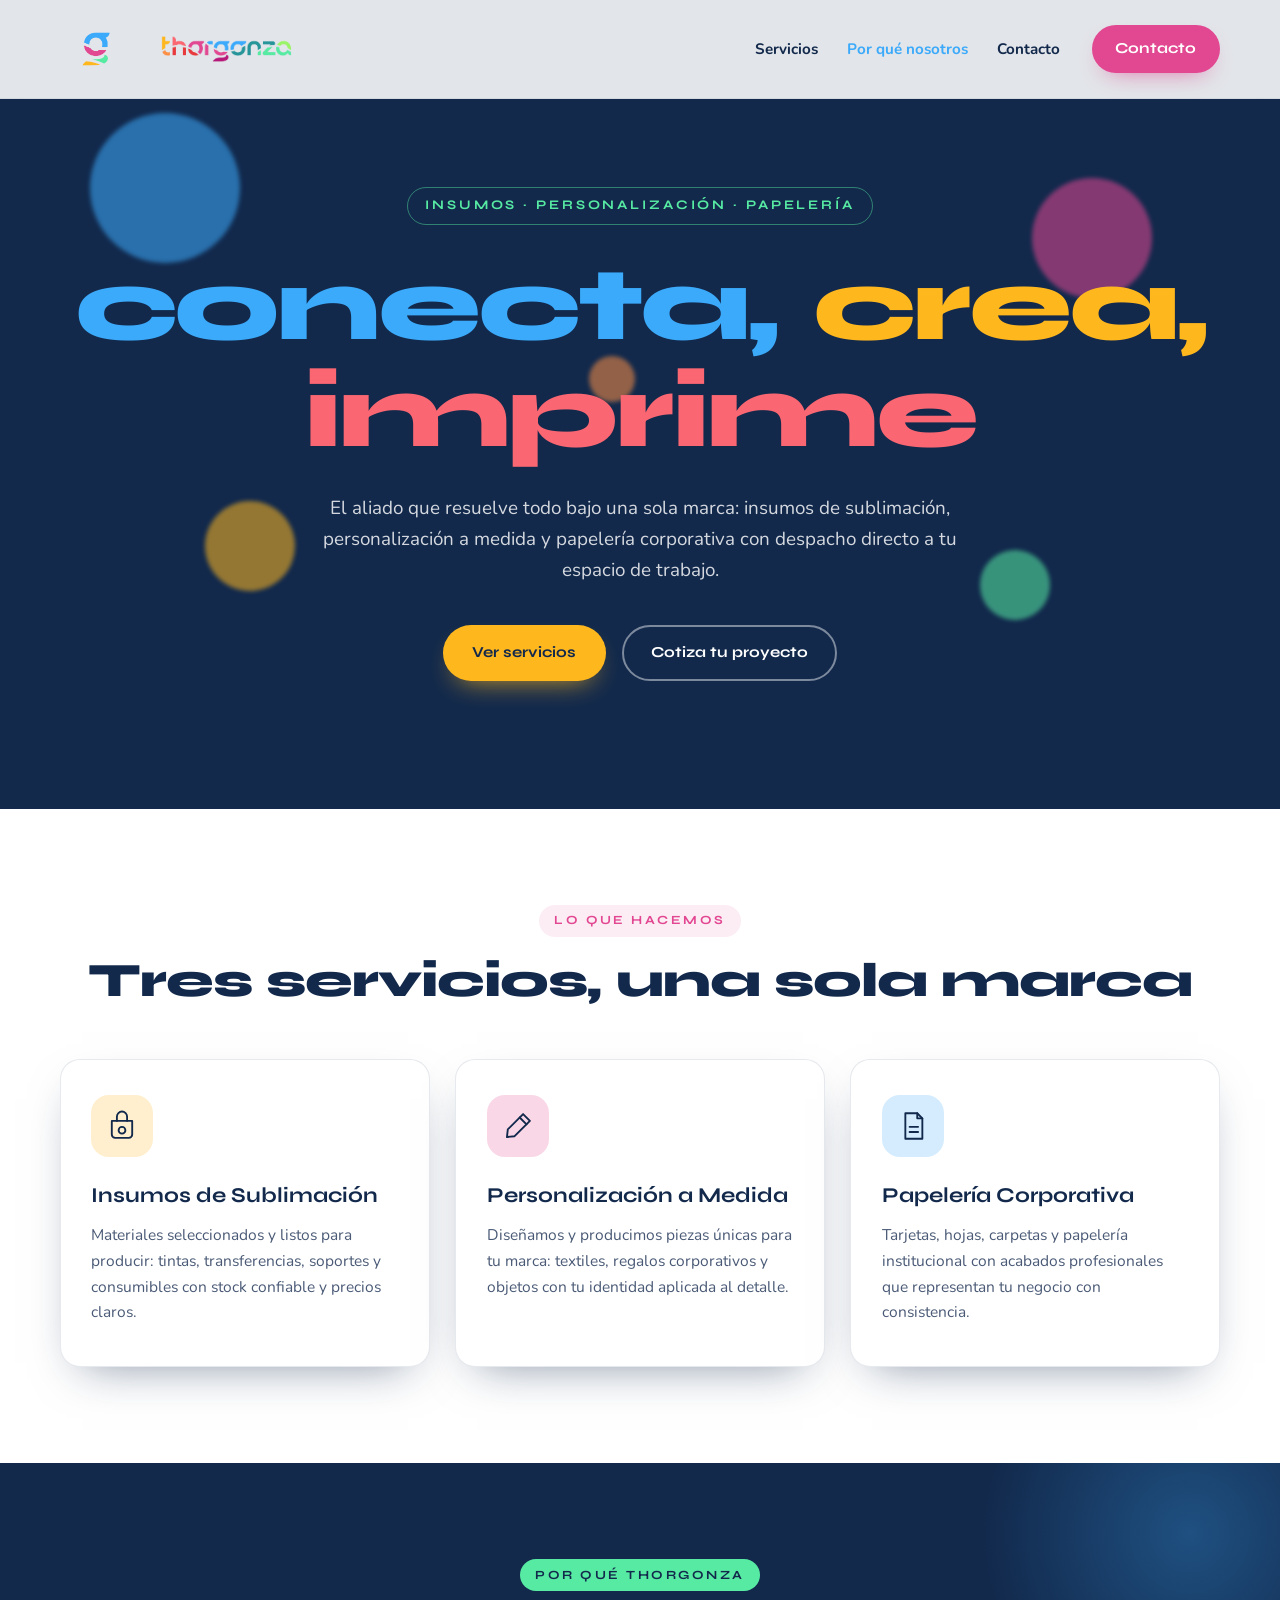
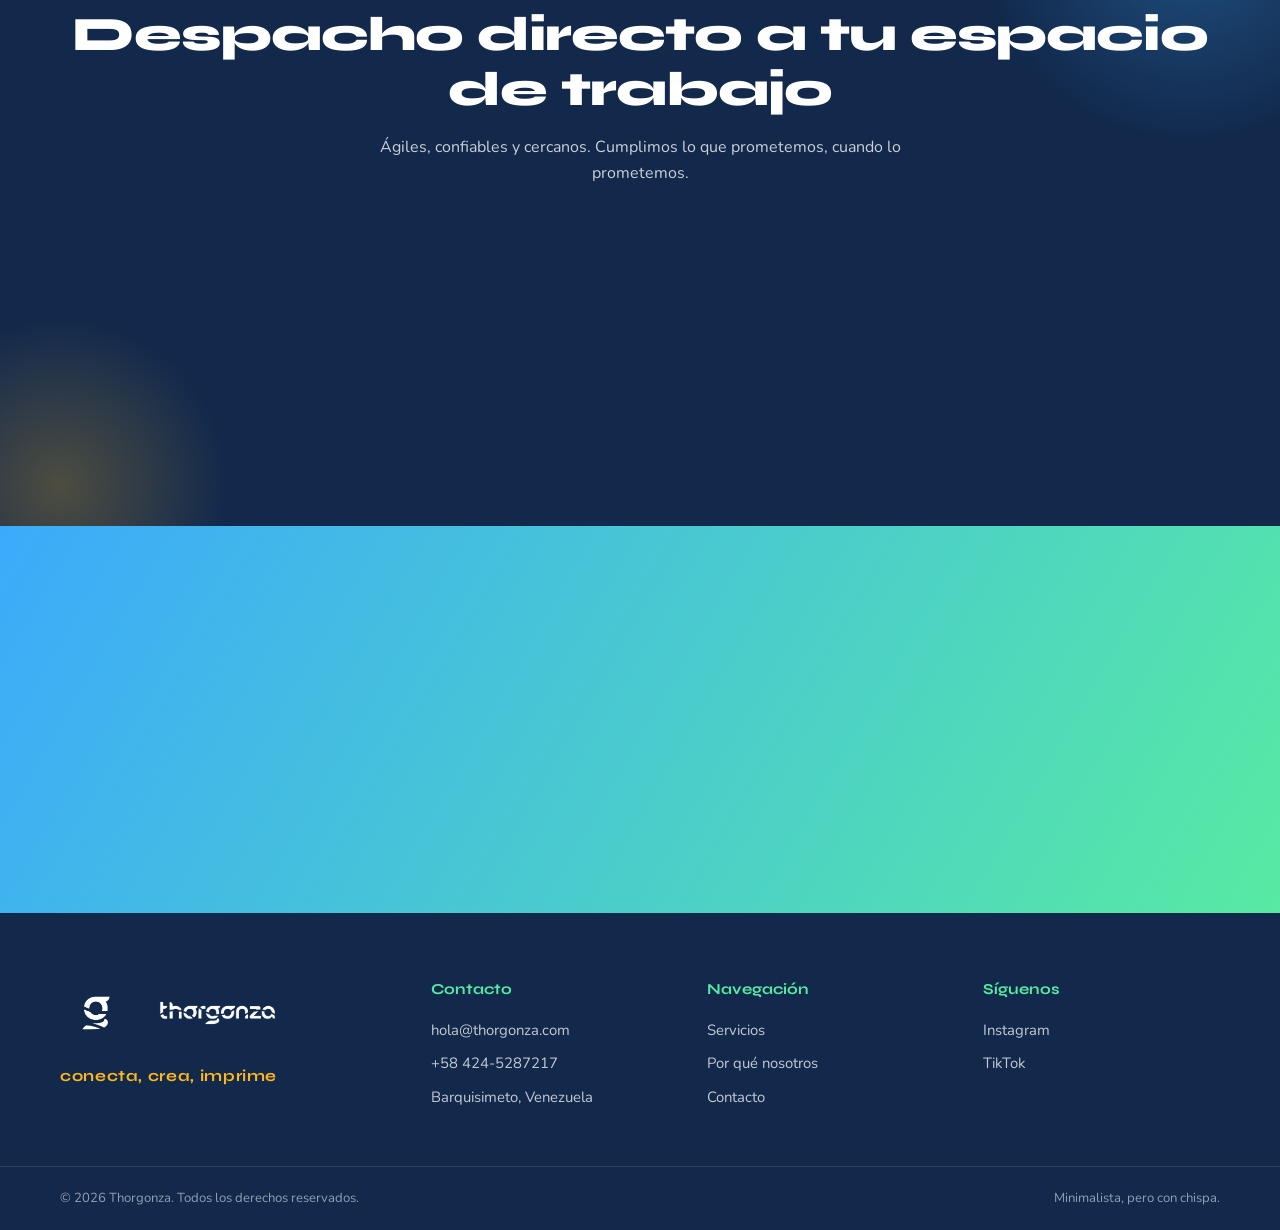
==== commit c8b29c9f: "Molde finalizado" ====
--- a/index.html
+++ b/index.html
@@ -182,7 +182,7 @@
           <p class="cta-final__texto">
             Cuéntanos qué necesitas y te enviamos una propuesta hoy mismo.
           </p>
-          <a href="mailto:hola@thorgonza.com" class="btn btn--primario btn--grande">
+          <a href="#" class="btn btn--primario btn--grande">
             Escríbenos
           </a>
         </div>
@@ -211,8 +211,8 @@
           <h4>Contacto</h4>
           <ul>
             <li><a href="mailto:hola@thorgonza.com">hola@thorgonza.com</a></li>
-            <li><a href="tel:+56900000000">+56 9 0000 0000</a></li>
-            <li>Santiago, Chile</li>
+            <li><a href="tel:+58 424-5287217">+58 424-5287217</a></li>
+            <li>Barquisimeto, Venezuela</li>
           </ul>
         </div>
 
@@ -221,7 +221,7 @@
           <ul>
             <li><a href="#servicios">Servicios</a></li>
             <li><a href="#valores">Por qué nosotros</a></li>
-            <li><a href="https://wa.me/50586702468?text=Hola%2C%20quiero%20más%20información%20sobre%20tu%20catálogo">Contacto</a></li>
+            <li><a href="https://wa.me/584245287217">Contacto</a></li>
           </ul>
         </div>
 
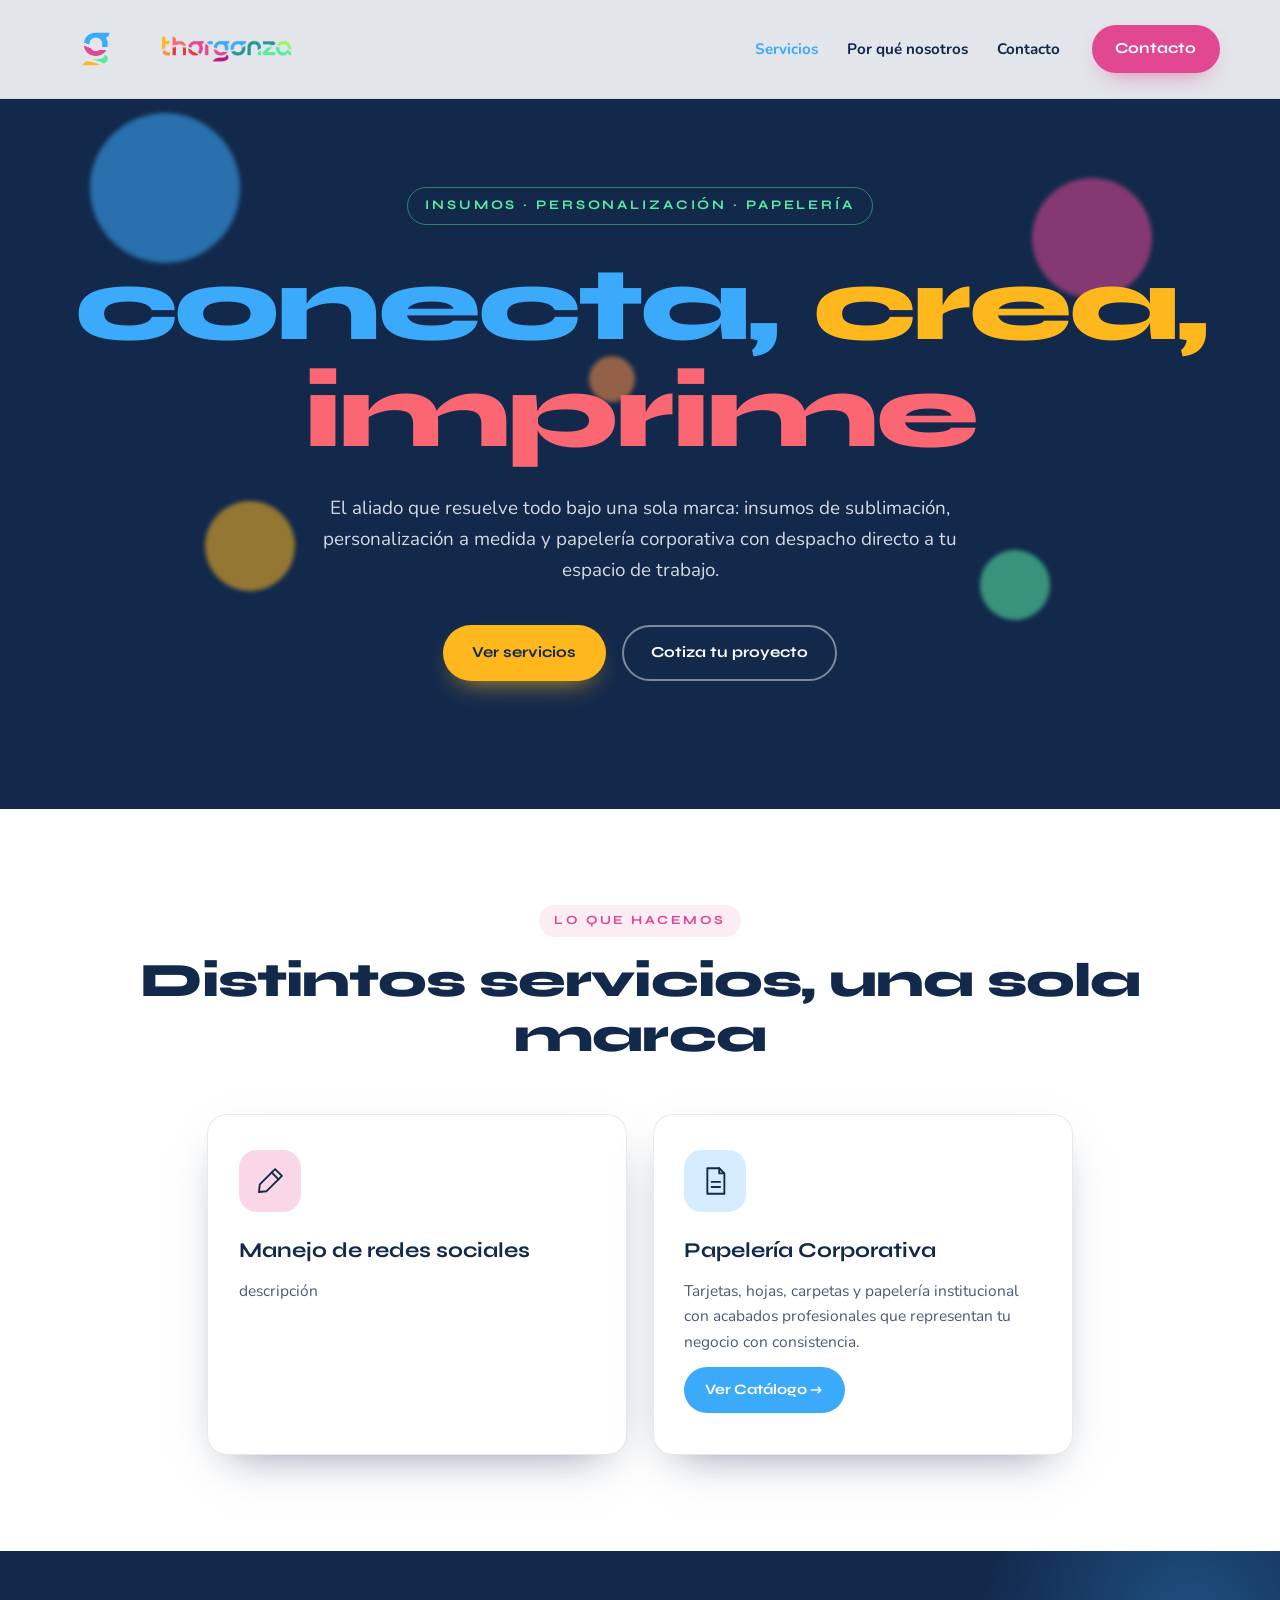
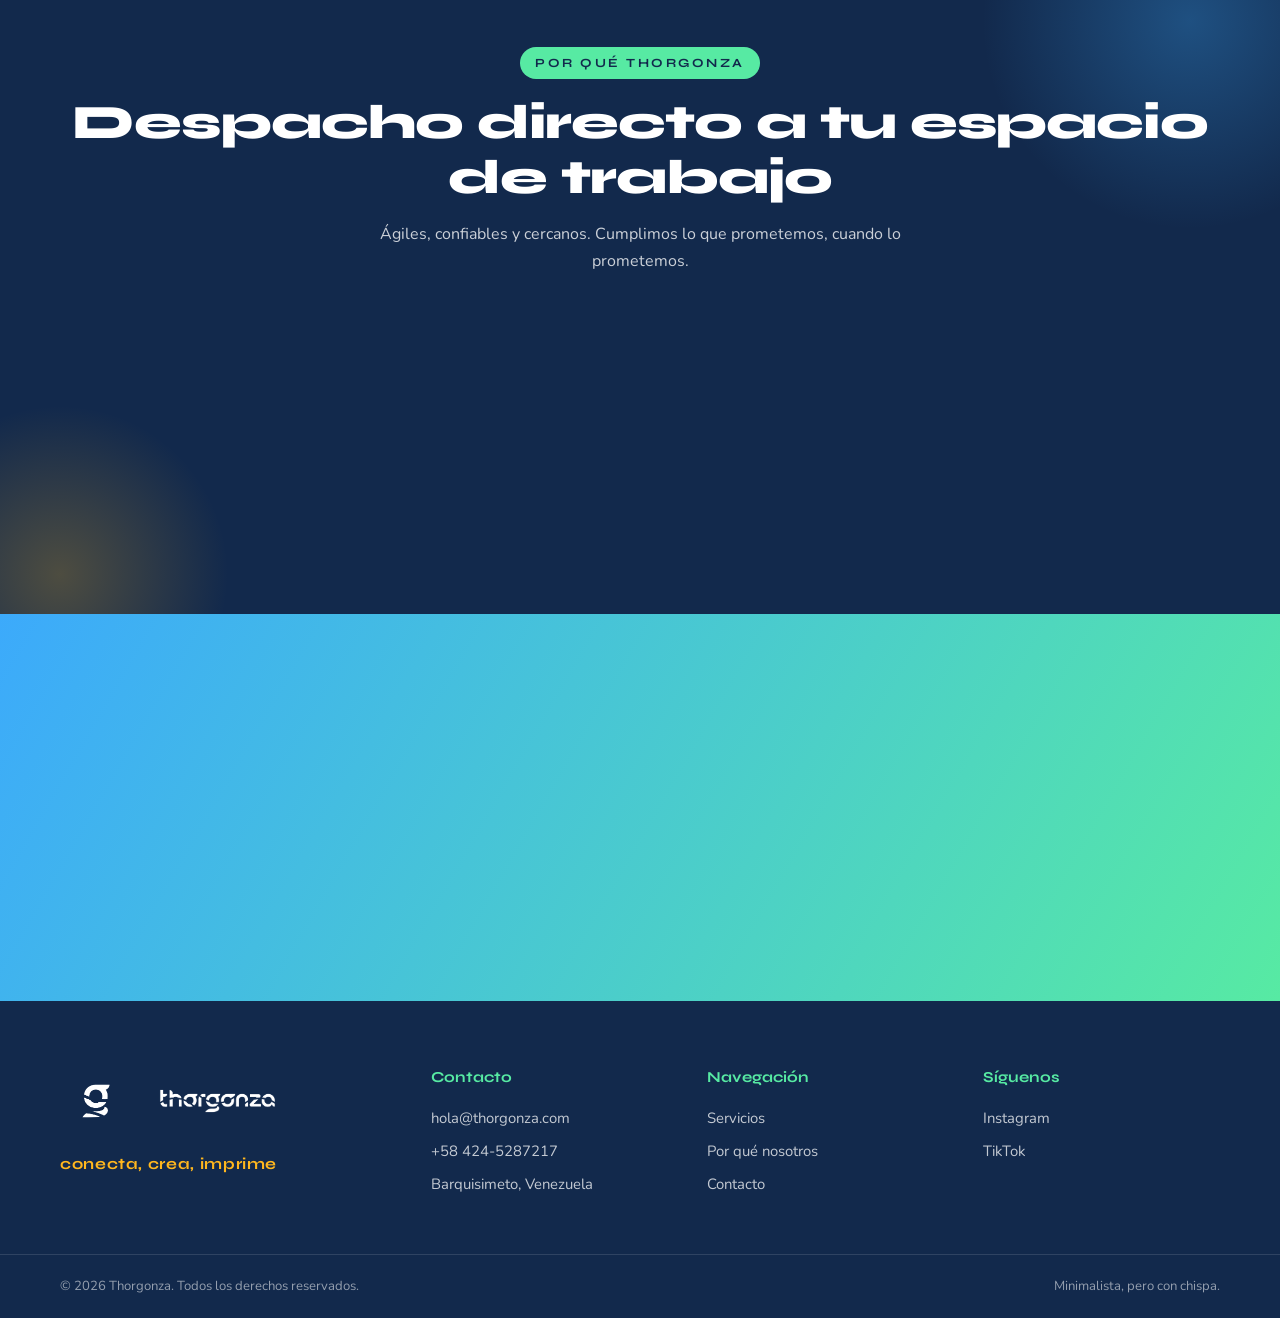
==== commit de209e95: "Add catalogo y nueva pagina" ====
--- a/index.html
+++ b/index.html
@@ -89,30 +89,17 @@
         <div class="container">
           <div class="seccion__encabezado reveal">
             <span class="seccion__tag">Lo que hacemos</span>
-            <h2 class="seccion__titulo">Tres servicios, una sola marca</h2>
+            <h2 class="seccion__titulo">Distintos servicios, una sola marca</h2>
           </div>
 
           <div class="servicios__grid">
-            <article class="card card--amarillo reveal">
-              <div class="card__icono" aria-hidden="true">
-                <svg viewBox="0 0 40 40"><path d="M8 14h24v16a4 4 0 0 1-4 4H12a4 4 0 0 1-4-4V14Z"/><path d="M14 14V9a6 6 0 0 1 12 0v5"/><circle cx="20" cy="25" r="4"/></svg>
-              </div>
-              <h3 class="card__titulo">Insumos de Sublimación</h3>
-              <p class="card__texto">
-                Materiales seleccionados y listos para producir: tintas, transferencias,
-                soportes y consumibles con stock confiable y precios claros.
-              </p>
-              <span class="card__barra"></span>
-            </article>
-
             <article class="card card--rosa reveal">
               <div class="card__icono" aria-hidden="true">
                 <svg viewBox="0 0 40 40"><path d="M26 6l8 8-18 18-9 1 1-9L26 6Z"/><path d="M22 10l8 8"/></svg>
               </div>
-              <h3 class="card__titulo">Personalización a Medida</h3>
+              <h3 class="card__titulo">Manejo de redes sociales</h3>
               <p class="card__texto">
-                Diseñamos y producimos piezas únicas para tu marca: textiles, regalos
-                corporativos y objetos con tu identidad aplicada al detalle.
+                descripción
               </p>
               <span class="card__barra"></span>
             </article>
@@ -126,6 +113,7 @@
                 Tarjetas, hojas, carpetas y papelería institucional con acabados
                 profesionales que representan tu negocio con consistencia.
               </p>
+              <a href="SPapeleria.html" class="btn btn--catalogo">Ver Catálogo →</a>
               <span class="card__barra"></span>
             </article>
           </div>
--- a/styles.css
+++ b/styles.css
@@ -673,7 +673,400 @@
   .btn--grande { font-size: 1rem; padding: .95rem 1.8rem; }
 }
 
+/* ============================================================
+   CATÁLOGO DE PAPELERÍA
+   ============================================================ */
+
+/* --- Botón "Ver Catálogo" en index.html --- */
+.btn--catalogo {
+  display: inline-flex;
+  align-items: center;
+  gap: .4rem;
+  font-family: var(--fuente-titulo);
+  font-weight: 700;
+  font-size: .9rem;
+  padding: .55rem 1.2rem;
+  border-radius: 999px;
+  background: var(--celeste);
+  color: var(--blanco);
+  margin-top: .8rem;
+  transition: background .25s ease, transform .25s ease, box-shadow .25s ease;
+}
+.btn--catalogo:hover {
+  background: var(--teal);
+  transform: translateY(-2px);
+  box-shadow: 0 8px 20px -10px rgba(60, 170, 251, .8);
+}
+
+/* --- Header del catálogo --- */
+.header--catalogo {
+  position: sticky;
+  top: 0;
+  z-index: 100;
+}
+
+/* --- Botón volver --- */
+.btn--volver {
+  font-family: var(--fuente-titulo);
+  font-weight: 700;
+  font-size: .9rem;
+  padding: .55rem 1.2rem;
+  border-radius: 999px;
+  border: 2px solid var(--navy);
+  color: var(--navy);
+  transition: background .25s ease, color .25s ease, transform .25s ease;
+}
+.btn--volver:hover {
+  background: var(--navy);
+  color: var(--blanco);
+  transform: translateY(-2px);
+}
+
+/* --- Encabezado del catálogo --- */
+.catalogo {
+  padding: 5rem 0 3rem;
+  background: var(--blanco);
+  min-height: 80vh;
+}
+.catalogo__encabezado {
+  text-align: center;
+  margin-bottom: 2.5rem;
+}
+.catalogo__titulo {
+  font-family: var(--fuente-titulo);
+  font-weight: 800;
+  font-size: clamp(1.8rem, 4vw, 2.8rem);
+  color: var(--navy);
+  margin-bottom: .6rem;
+}
+.catalogo__subtitulo {
+  font-size: 1.05rem;
+  color: #4a5a76;
+  max-width: 500px;
+  margin: 0 auto;
+}
+
+/* --- Filtros --- */
+.filtro {
+  display: flex;
+  flex-wrap: wrap;
+  justify-content: center;
+  gap: .7rem;
+  margin-bottom: 2.5rem;
+  padding: 0 .5rem;
+}
+.filtro__btn {
+  font-family: var(--fuente-titulo);
+  font-weight: 700;
+  font-size: .85rem;
+  padding: .55rem 1.3rem;
+  border-radius: 999px;
+  border: 2px solid rgba(18, 41, 76, .15);
+  background: var(--blanco);
+  color: var(--navy);
+  cursor: pointer;
+  transition: background .25s ease, color .25s ease, border-color .25s ease, transform .2s ease;
+}
+.filtro__btn:hover {
+  border-color: var(--celeste);
+  color: var(--celeste);
+  transform: translateY(-1px);
+}
+.filtro__btn--activo {
+  background: var(--navy);
+  color: var(--blanco);
+  border-color: var(--navy);
+}
+.filtro__btn--activo:hover {
+  background: var(--navy-90);
+  border-color: var(--navy-90);
+  color: var(--blanco);
+}
+
+/* --- Grid de productos --- */
+.catalogo__grid {
+  display: grid;
+  grid-template-columns: repeat(auto-fill, minmax(270px, 1fr));
+  gap: 1.8rem;
+}
+
+/* --- Card de producto --- */
+.card-producto {
+  position: relative;
+  background: var(--blanco);
+  border: 1px solid rgba(18, 41, 76, .08);
+  border-radius: var(--radio);
+  overflow: hidden;
+  box-shadow: var(--sombra);
+  cursor: pointer;
+  transition: transform .3s ease, box-shadow .3s ease, border-color .3s ease;
+  opacity: 0;
+  transform: translateY(20px);
+}
+.card-producto.visible {
+  opacity: 1;
+  transform: translateY(0);
+  transition: opacity .5s ease, transform .5s ease, box-shadow .3s ease, border-color .3s ease;
+}
+.card-producto:hover {
+  transform: translateY(-6px);
+  box-shadow: 0 20px 50px -18px rgba(18, 41, 76, .45);
+  border-color: var(--celeste);
+}
+
+.card-producto__imagen-contenedor {
+  position: relative;
+  width: 100%;
+  padding-top: 75%;
+  background: #f4f6fa;
+  overflow: hidden;
+}
+.card-producto__imagen {
+  position: absolute;
+  top: 0;
+  left: 0;
+  width: 100%;
+  height: 100%;
+  object-fit: cover;
+  transition: transform .4s ease;
+}
+.card-producto:hover .card-producto__imagen {
+  transform: scale(1.05);
+}
+
+/* --- Precio en la card --- */
+.card-producto__precio {
+  position: absolute;
+  bottom: .8rem;
+  right: .8rem;
+  font-family: var(--fuente-titulo);
+  font-weight: 800;
+  font-size: 1.15rem;
+  color: var(--blanco);
+  background: var(--navy);
+  padding: .4rem .9rem;
+  border-radius: 999px;
+  box-shadow: 0 4px 15px rgba(18, 41, 76, .5);
+  z-index: 2;
+}
+
+.card-producto__cuerpo {
+  padding: 1.3rem 1.4rem 1.5rem;
+}
+.card-producto__categoria {
+  display: inline-block;
+  font-family: var(--fuente-titulo);
+  font-weight: 700;
+  font-size: .7rem;
+  letter-spacing: .12em;
+  text-transform: uppercase;
+  color: var(--celeste);
+  background: rgba(60, 170, 251, .1);
+  padding: .25rem .7rem;
+  border-radius: 999px;
+  margin-bottom: .6rem;
+}
+.card-producto__nombre {
+  font-family: var(--fuente-titulo);
+  font-weight: 700;
+  font-size: 1.1rem;
+  color: var(--navy);
+  margin-bottom: .4rem;
+  line-height: 1.3;
+}
+.card-producto__descripcion {
+  font-size: .88rem;
+  color: #5a6a82;
+  line-height: 1.5;
+}
+
+/* --- Modal --- */
+.modal {
+  position: fixed;
+  inset: 0;
+  z-index: 200;
+  display: flex;
+  align-items: center;
+  justify-content: center;
+  opacity: 0;
+  visibility: hidden;
+  pointer-events: none;
+  transition: opacity .3s ease, visibility .3s ease;
+}
+.modal.abierto {
+  opacity: 1;
+  visibility: visible;
+  pointer-events: auto;
+}
+
+.modal__overlay {
+  position: absolute;
+  inset: 0;
+  background: rgba(18, 41, 76, .85);
+  backdrop-filter: blur(6px);
+}
+
+.modal__contenido {
+  position: relative;
+  background: var(--blanco);
+  border-radius: var(--radio);
+  max-width: 900px;
+  width: 92%;
+  max-height: 90vh;
+  overflow-y: auto;
+  box-shadow: 0 30px 80px -20px rgba(0, 0, 0, .5);
+  transform: scale(.92) translateY(20px);
+  transition: transform .35s ease;
+}
+.modal.abierto .modal__contenido {
+  transform: scale(1) translateY(0);
+}
+
+.modal__cerrar {
+  position: absolute;
+  top: 1rem;
+  right: 1rem;
+  width: 40px;
+  height: 40px;
+  border-radius: 50%;
+  border: none;
+  background: rgba(18, 41, 76, .85);
+  color: var(--blanco);
+  font-size: 1.5rem;
+  cursor: pointer;
+  z-index: 10;
+  display: grid;
+  place-items: center;
+  transition: background .2s ease, transform .2s ease;
+}
+.modal__cerrar:hover {
+  background: var(--navy-90);
+  transform: rotate(90deg);
+}
+
+.modal__imagen {
+  width: 100%;
+  max-height: 60vh;
+  object-fit: contain;
+  background: #f4f6fa;
+  border-radius: var(--radio) var(--radio) 0 0;
+}
+
+.modal__info {
+  padding: 1.8rem 2rem 2rem;
+}
+.modal__nombre {
+  font-family: var(--fuente-titulo);
+  font-weight: 800;
+  font-size: 1.5rem;
+  color: var(--navy);
+  margin-bottom: .3rem;
+}
+.modal__precio {
+  display: inline-block;
+  font-family: var(--fuente-titulo);
+  font-weight: 800;
+  font-size: 1.35rem;
+  color: var(--blanco);
+  background: linear-gradient(135deg, var(--celeste), var(--teal));
+  padding: .4rem 1rem;
+  border-radius: 999px;
+  margin-bottom: .8rem;
+}
+.modal__descripcion {
+  font-size: 1rem;
+  color: #4a5a76;
+  line-height: 1.65;
+  margin-top: .3rem;
+}
+
+/* --- Sentinel (scroll infinito) --- */
+.sentinel {
+  width: 100%;
+  height: 1px;
+}
+
+/* --- Mensaje de carga --- */
+.catalogo__cargando {
+  text-align: center;
+  padding: 2rem;
+  font-family: var(--fuente-titulo);
+  font-weight: 700;
+  color: #8a96a8;
+}
+
+/* ============================================================
+   RESPONSIVE CATÁLOGO
+   ============================================================ */
+@media (max-width: 768px) {
+  .catalogo {
+    padding: 4rem 0 2rem;
+  }
+  .catalogo__grid {
+    grid-template-columns: repeat(auto-fill, minmax(240px, 1fr));
+    gap: 1.4rem;
+  }
+  .filtro {
+    gap: .5rem;
+  }
+  .filtro__btn {
+    font-size: .8rem;
+    padding: .45rem 1rem;
+  }
+  .btn--volver {
+    font-size: .8rem;
+    padding: .45rem 1rem;
+  }
+  .modal__contenido {
+    width: 95%;
+    max-height: 85vh;
+  }
+  .modal__info {
+    padding: 1.3rem 1.4rem 1.5rem;
+  }
+  .modal__nombre {
+    font-size: 1.25rem;
+  }
+}
+
+@media (max-width: 480px) {
+  .catalogo__grid {
+    grid-template-columns: 1fr;
+    gap: 1.2rem;
+  }
+  .catalogo__encabezado {
+    margin-bottom: 1.8rem;
+  }
+  .catalogo__titulo {
+    font-size: 1.6rem;
+  }
+  .catalogo__subtitulo {
+    font-size: .95rem;
+  }
+  .filtro {
+    justify-content: flex-start;
+    overflow-x: auto;
+    flex-wrap: nowrap;
+    padding-bottom: .5rem;
+    -webkit-overflow-scrolling: touch;
+  }
+  .filtro__btn {
+    flex-shrink: 0;
+  }
+  .modal__contenido {
+    width: 100%;
+    height: 100%;
+    max-height: 100vh;
+    border-radius: 0;
+  }
+  .modal__imagen {
+    border-radius: 0;
+    max-height: 50vh;
+  }
+}
+
 @media (prefers-reduced-motion: reduce) {
   * { animation: none !important; transition-duration: .01ms !important; }
   .reveal { opacity: 1; transform: none; }
-}
+  .card-producto { opacity: 1; transform: none; }
+}
